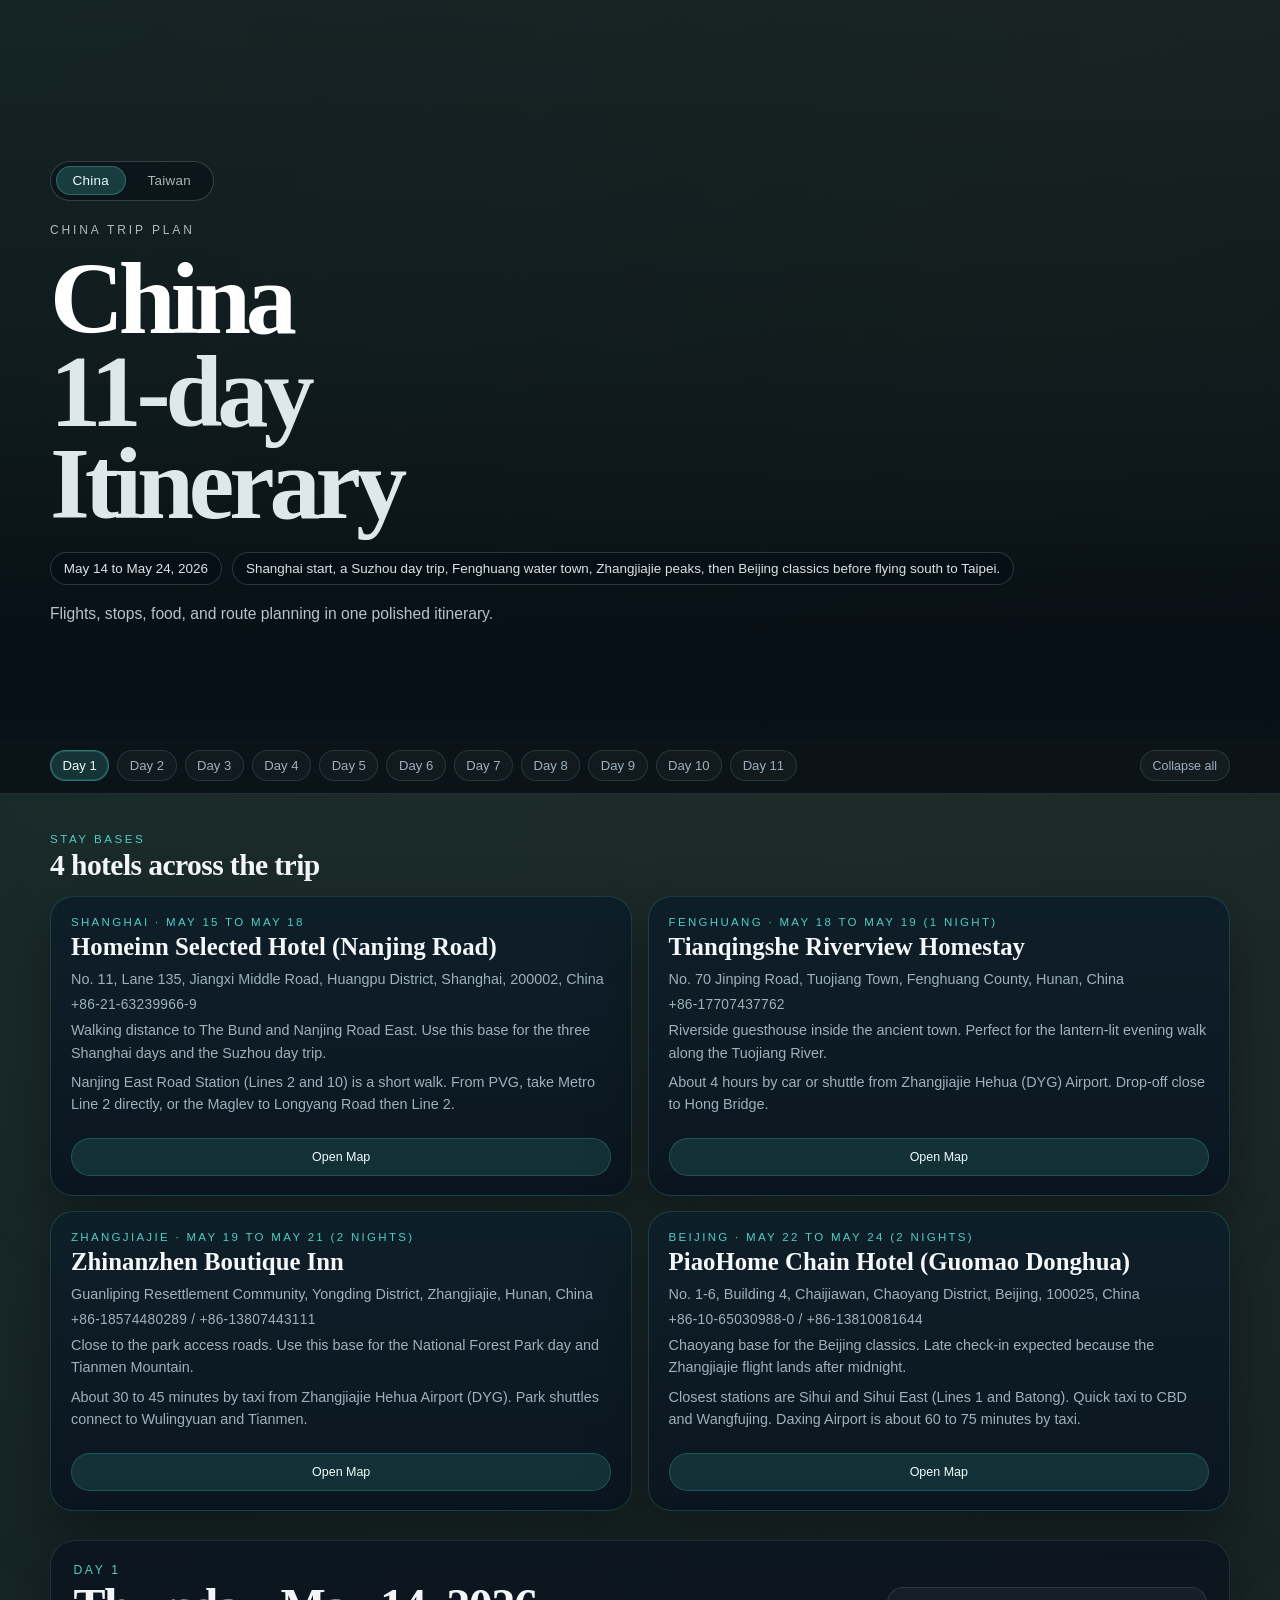
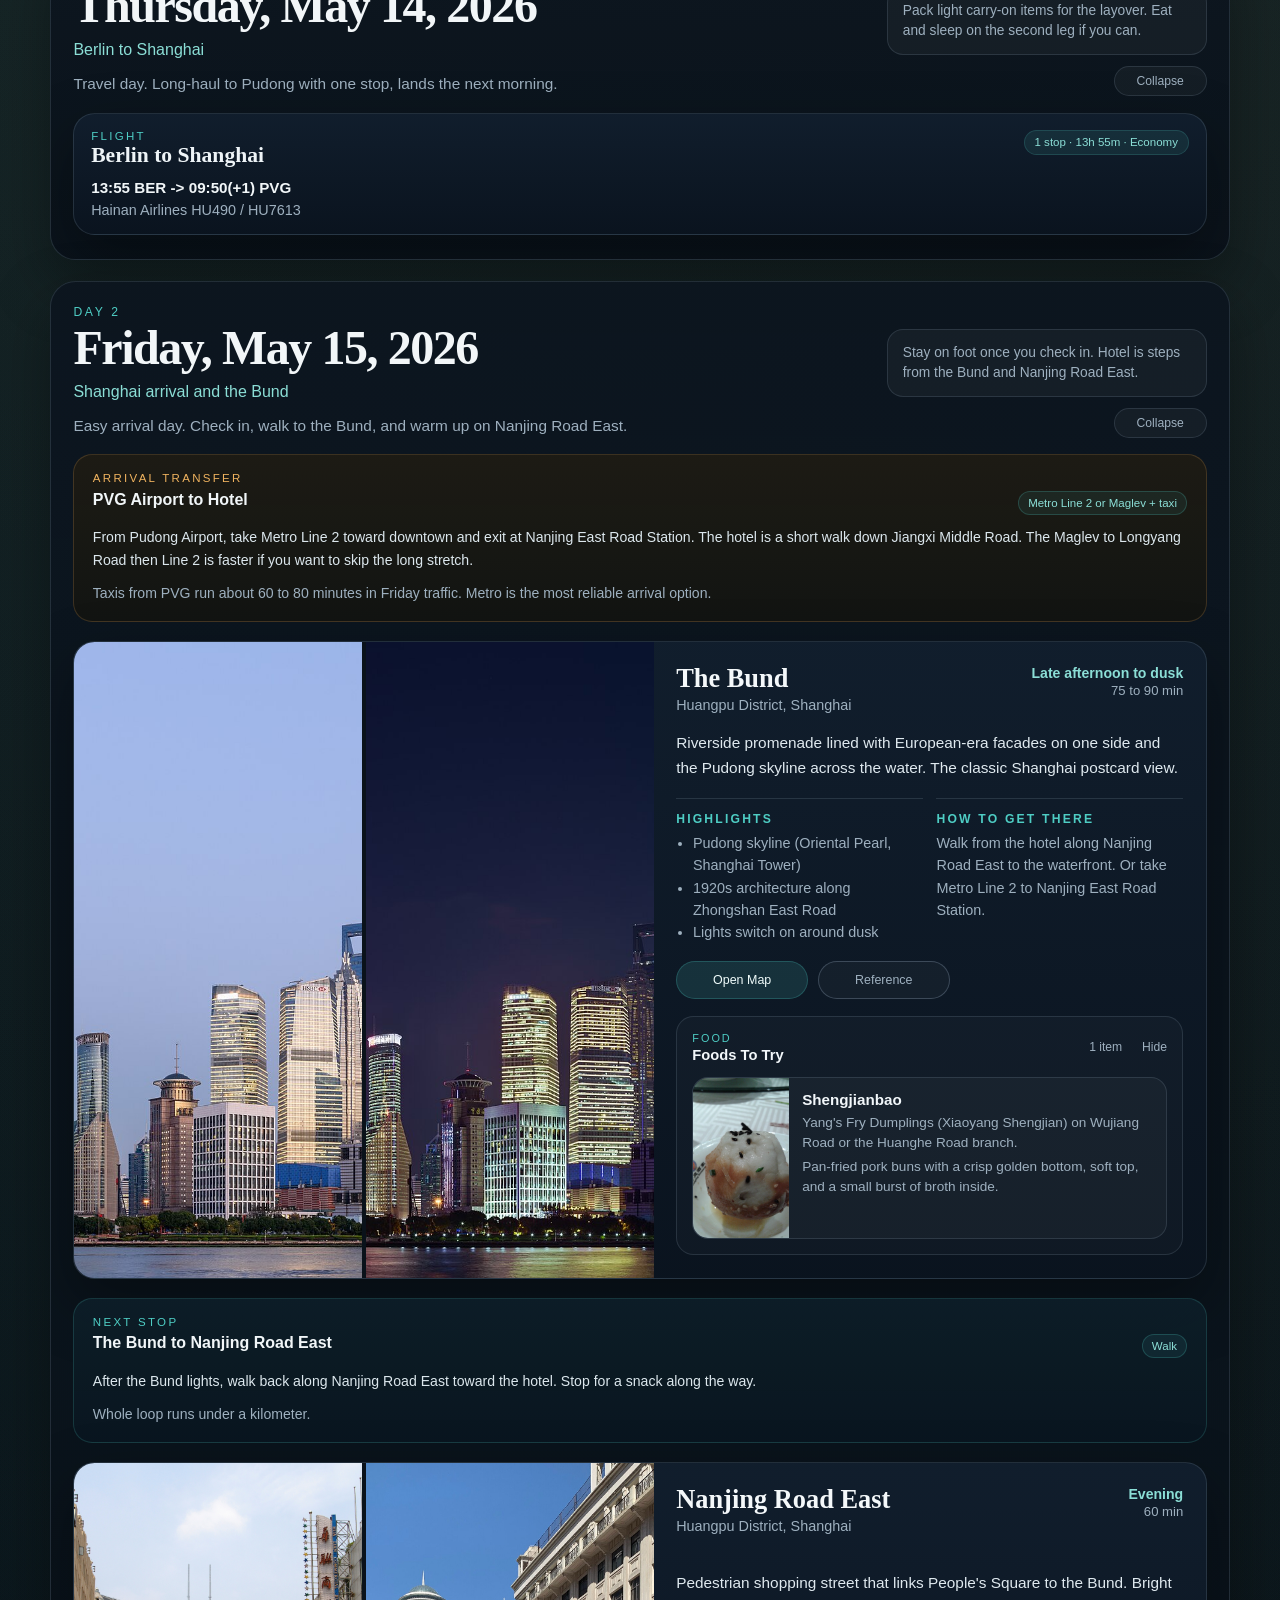
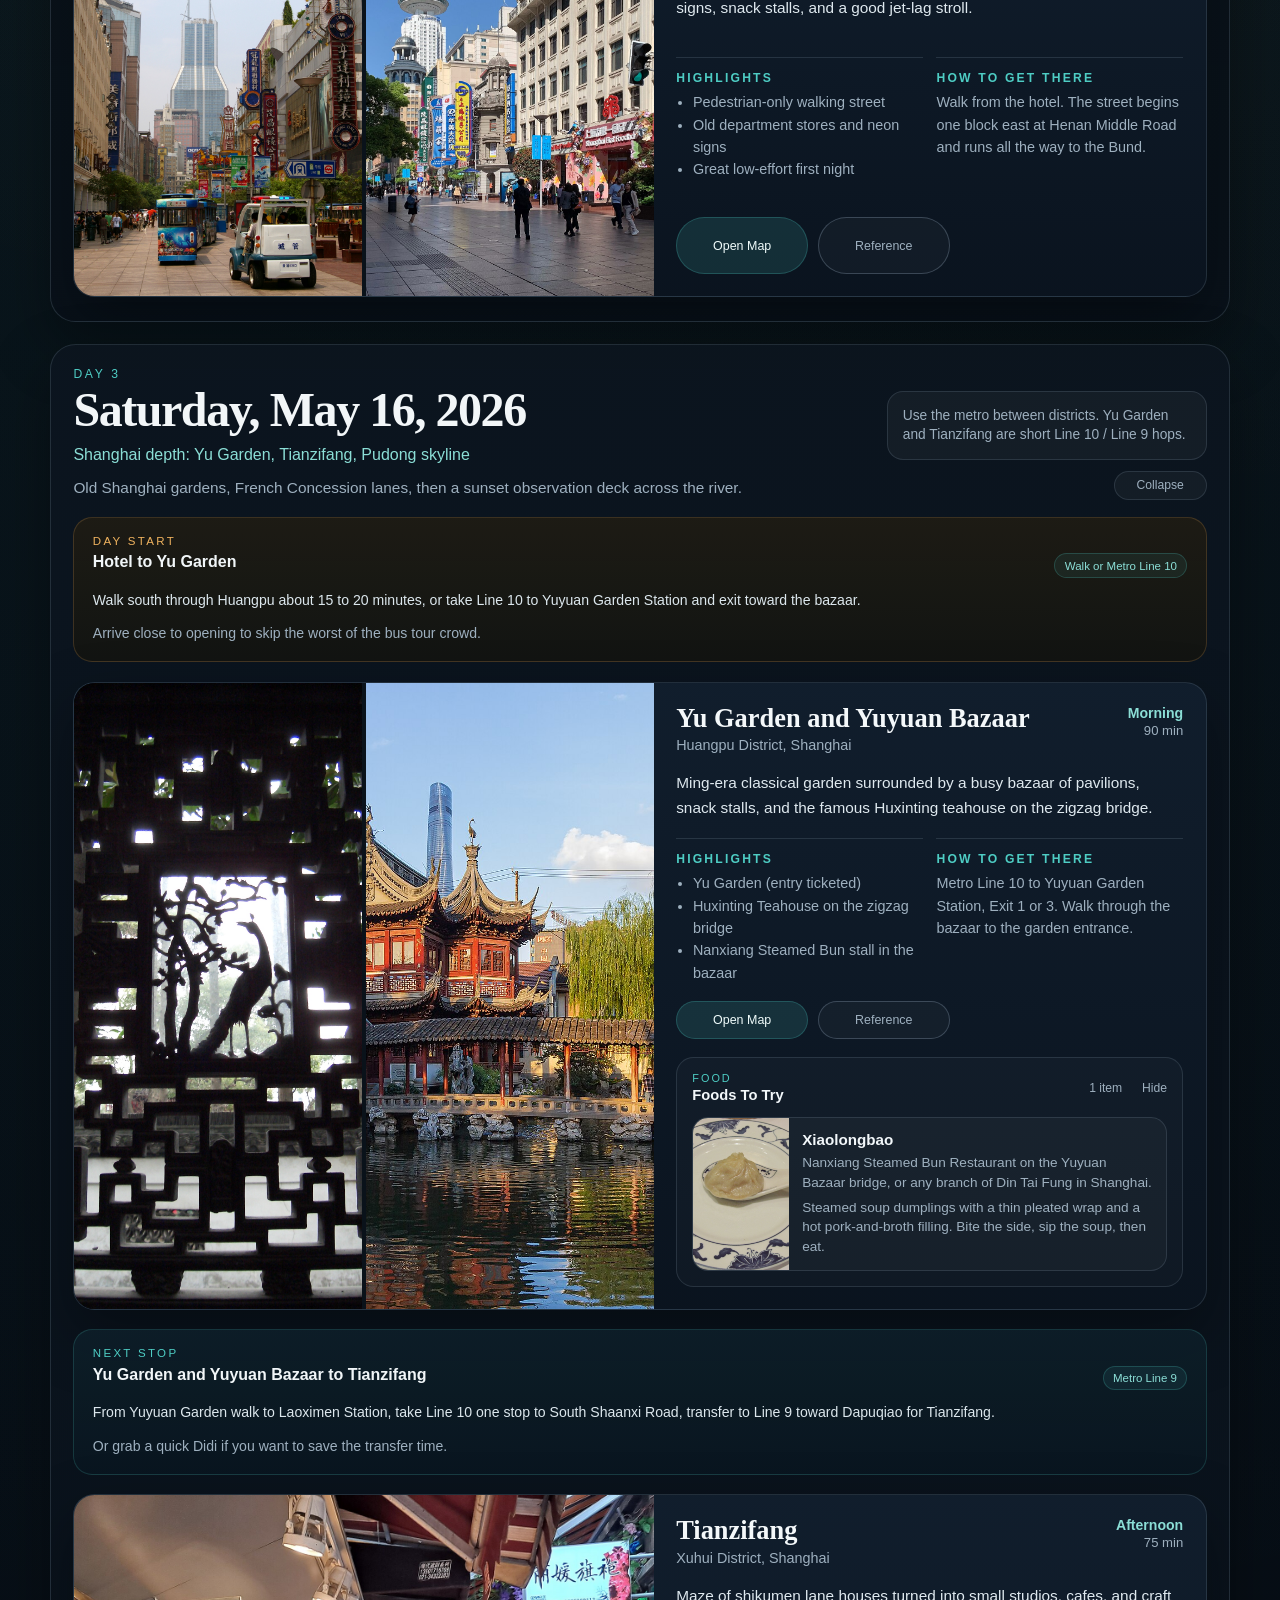
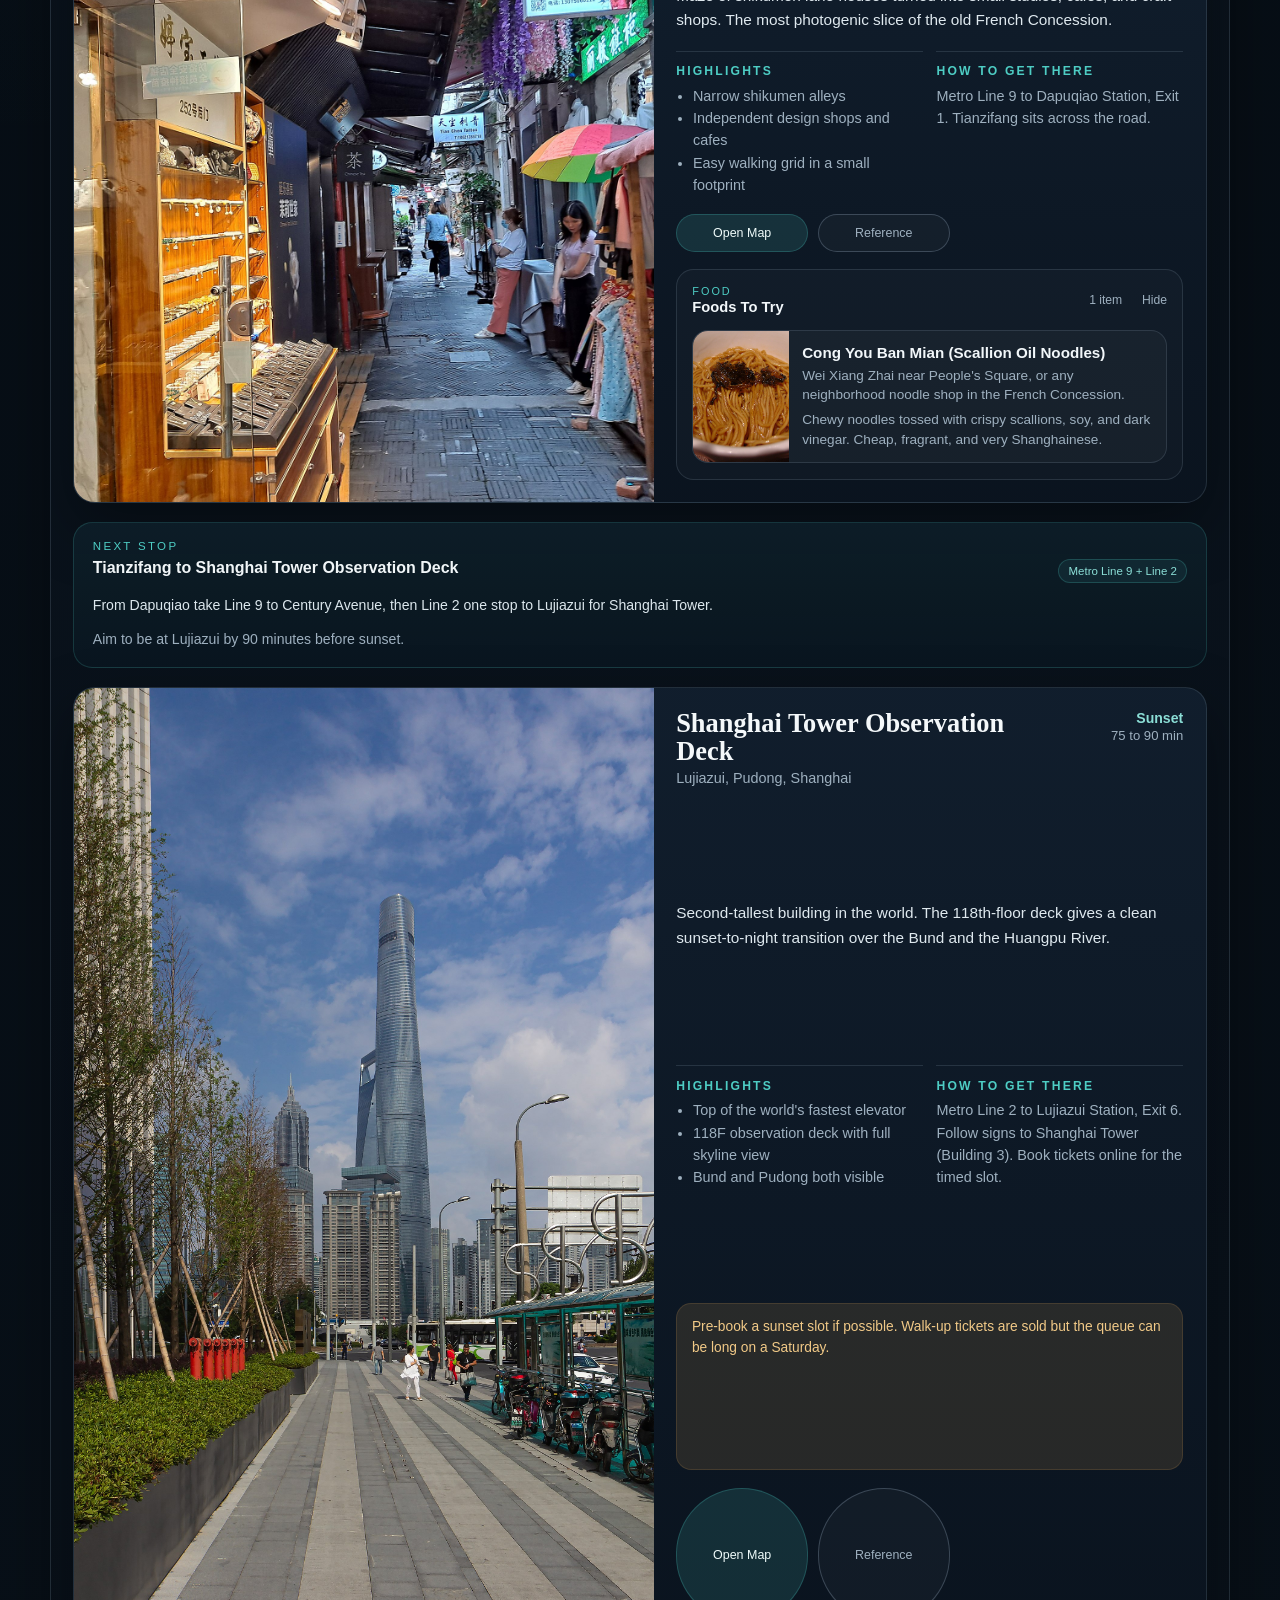
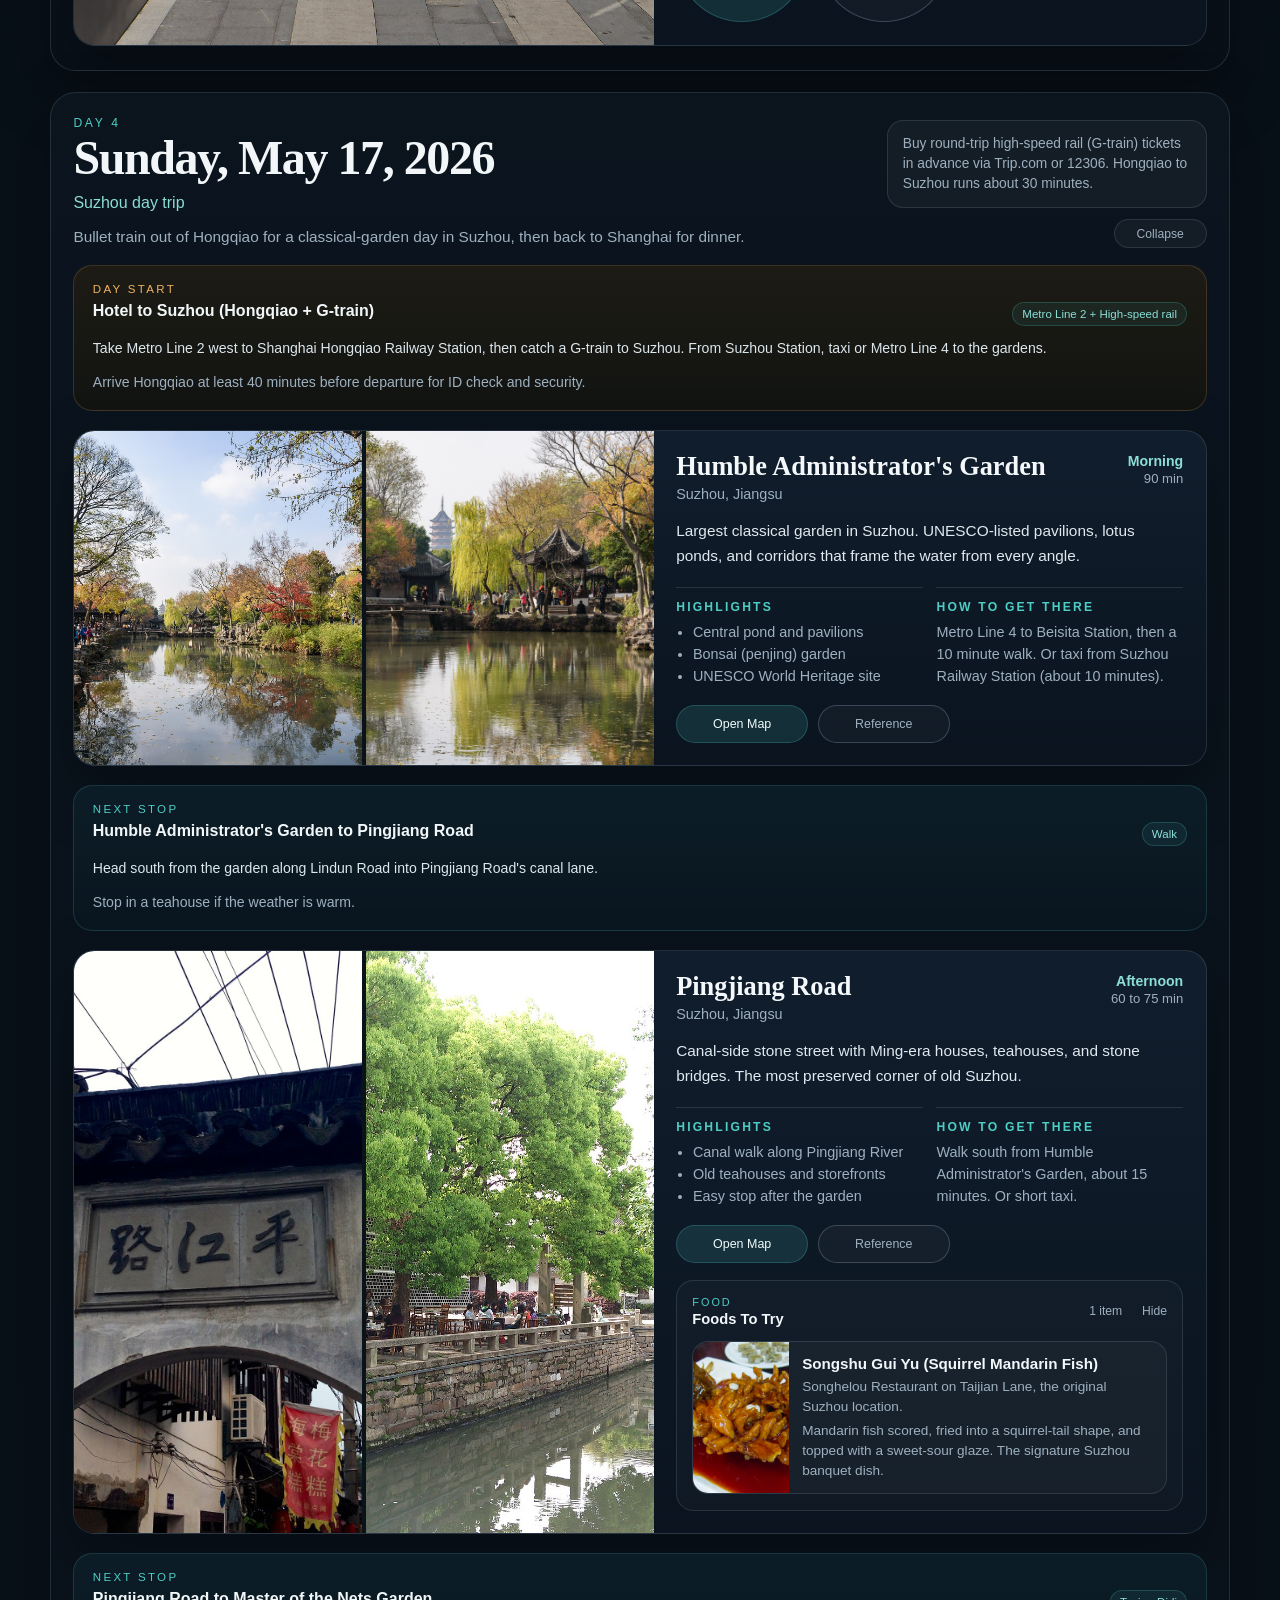
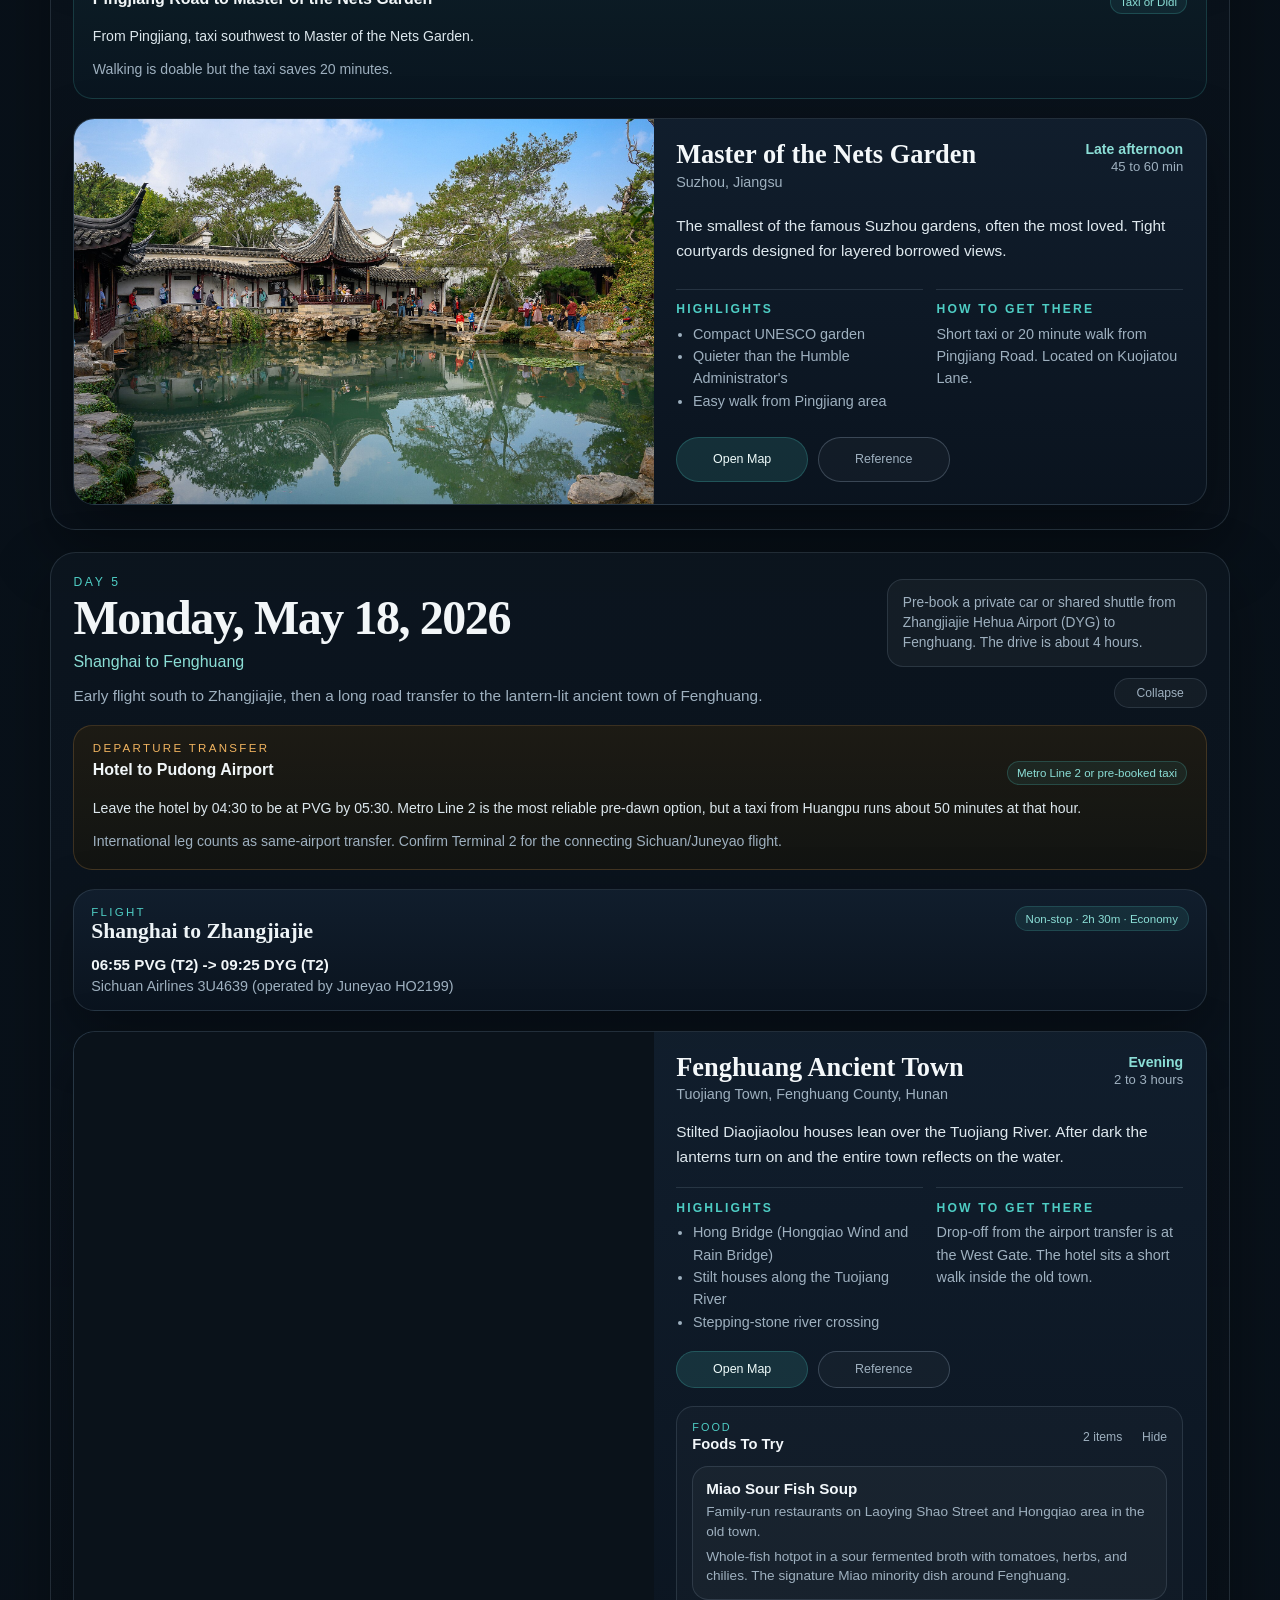
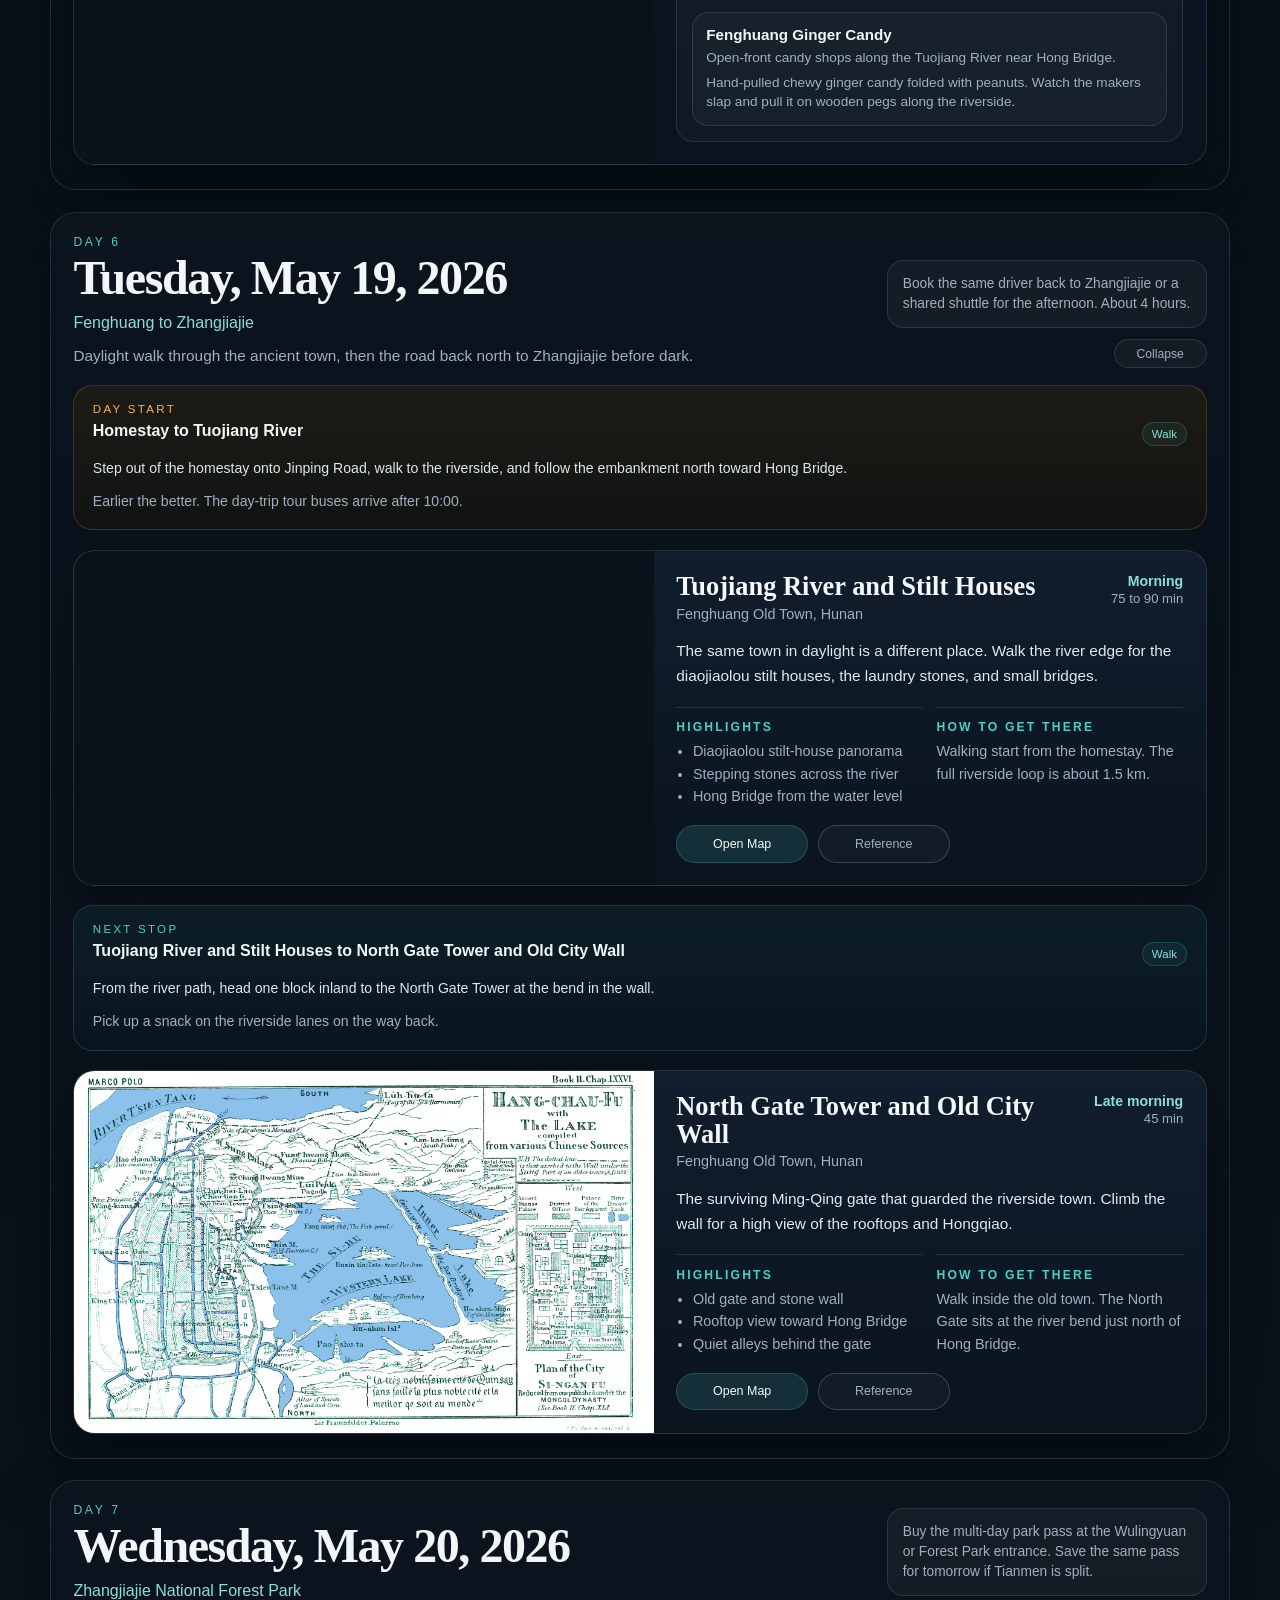
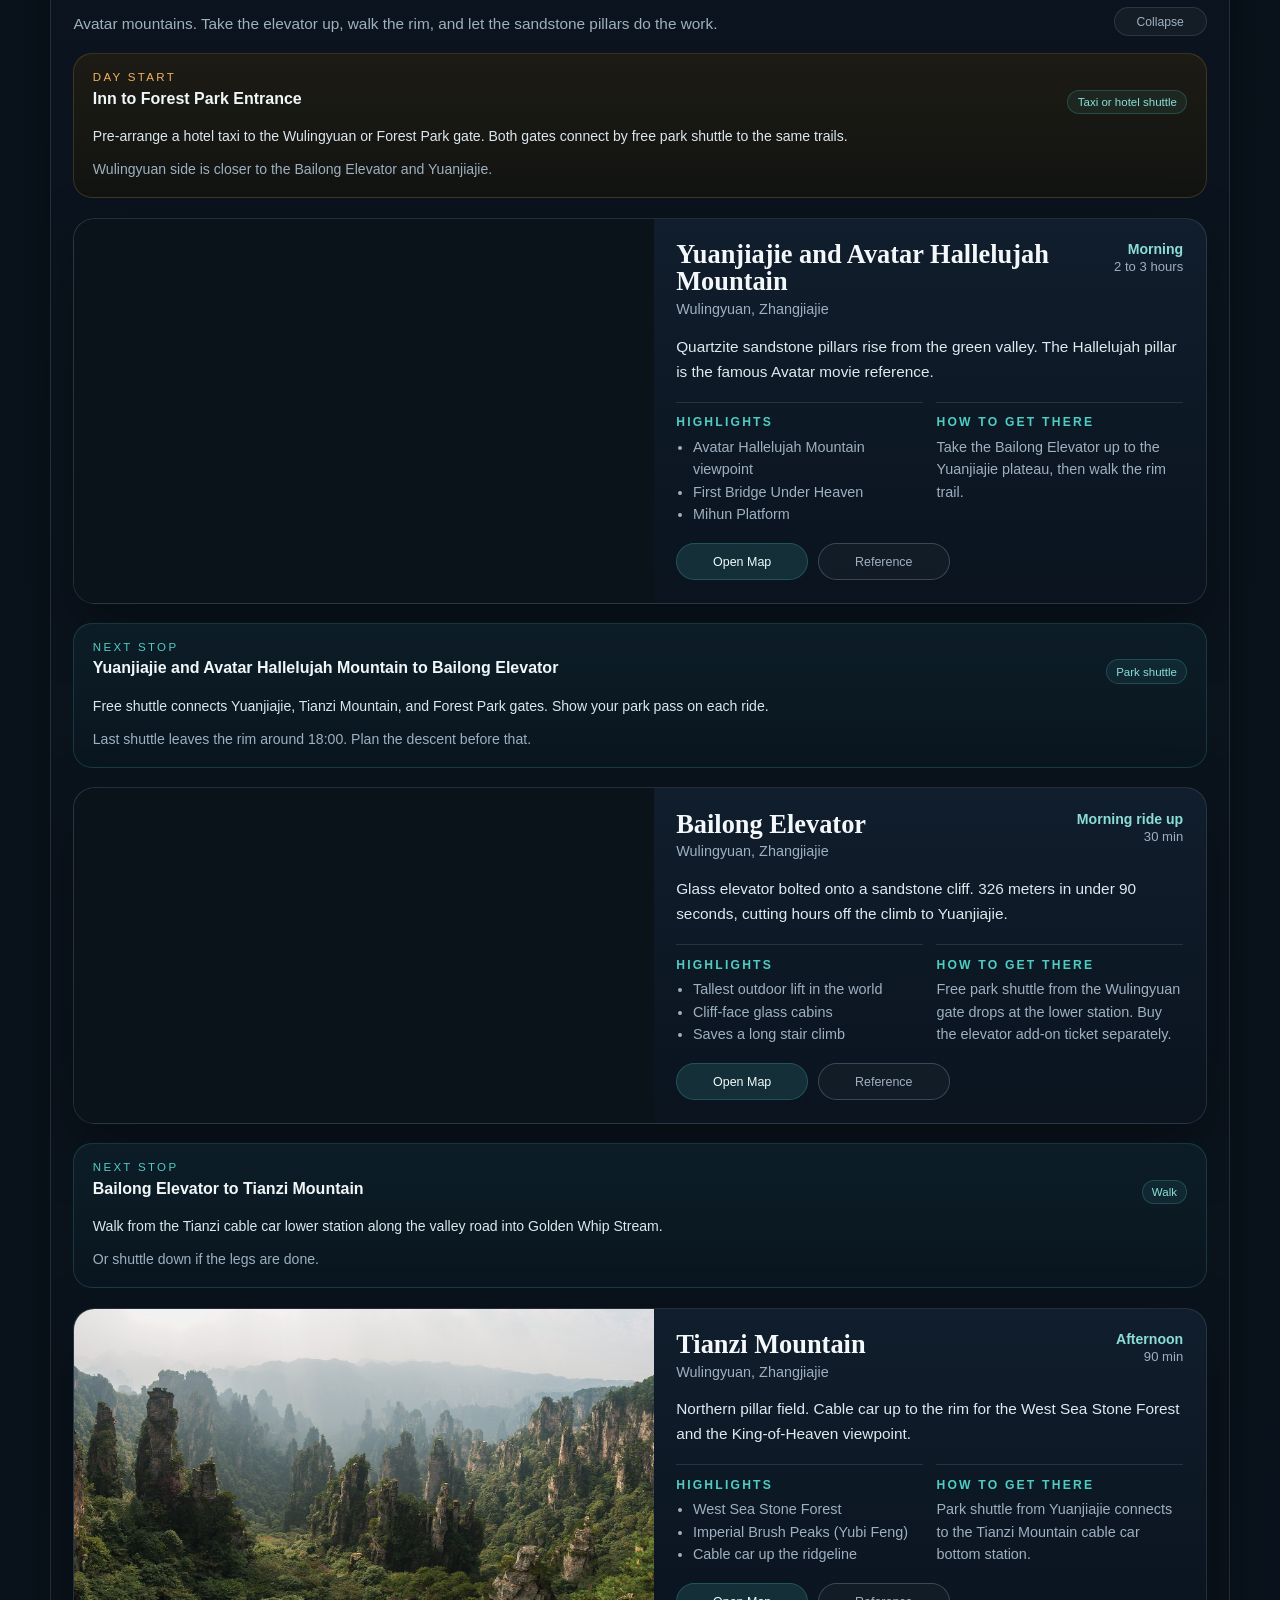
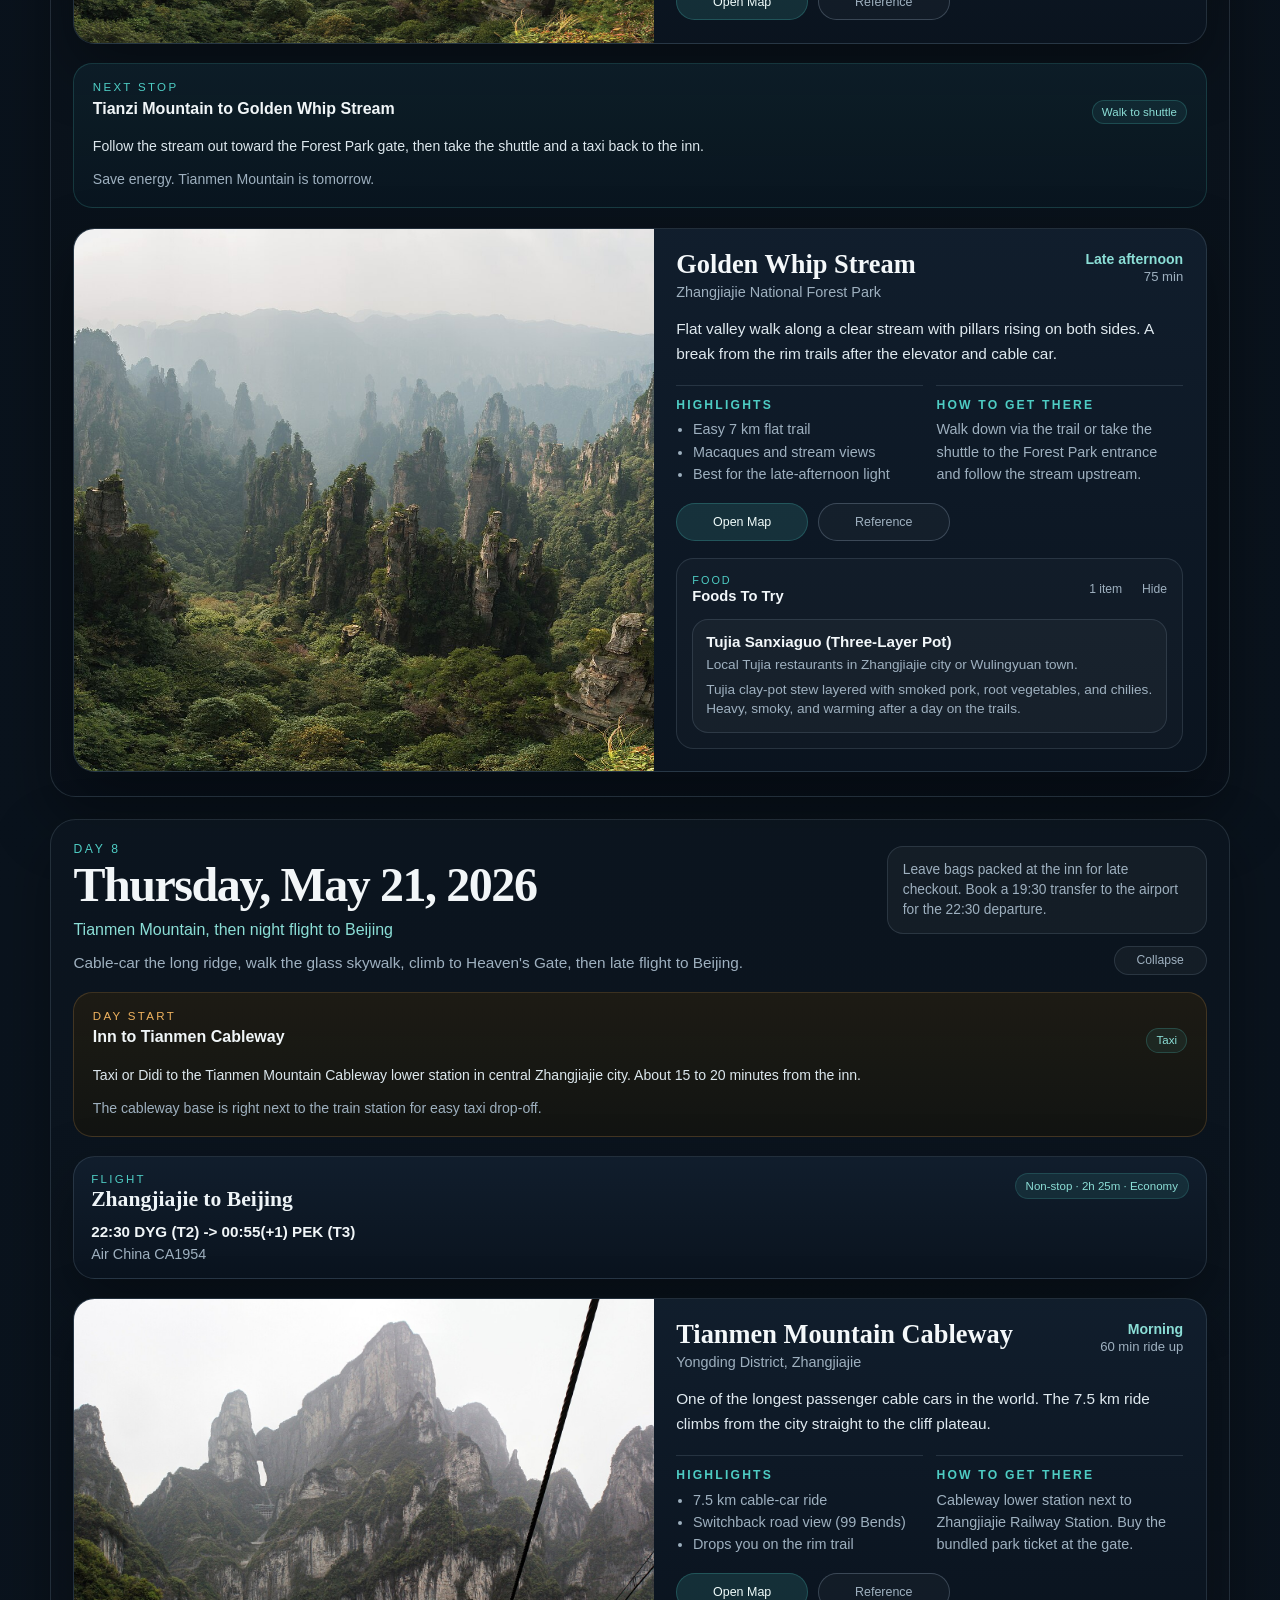
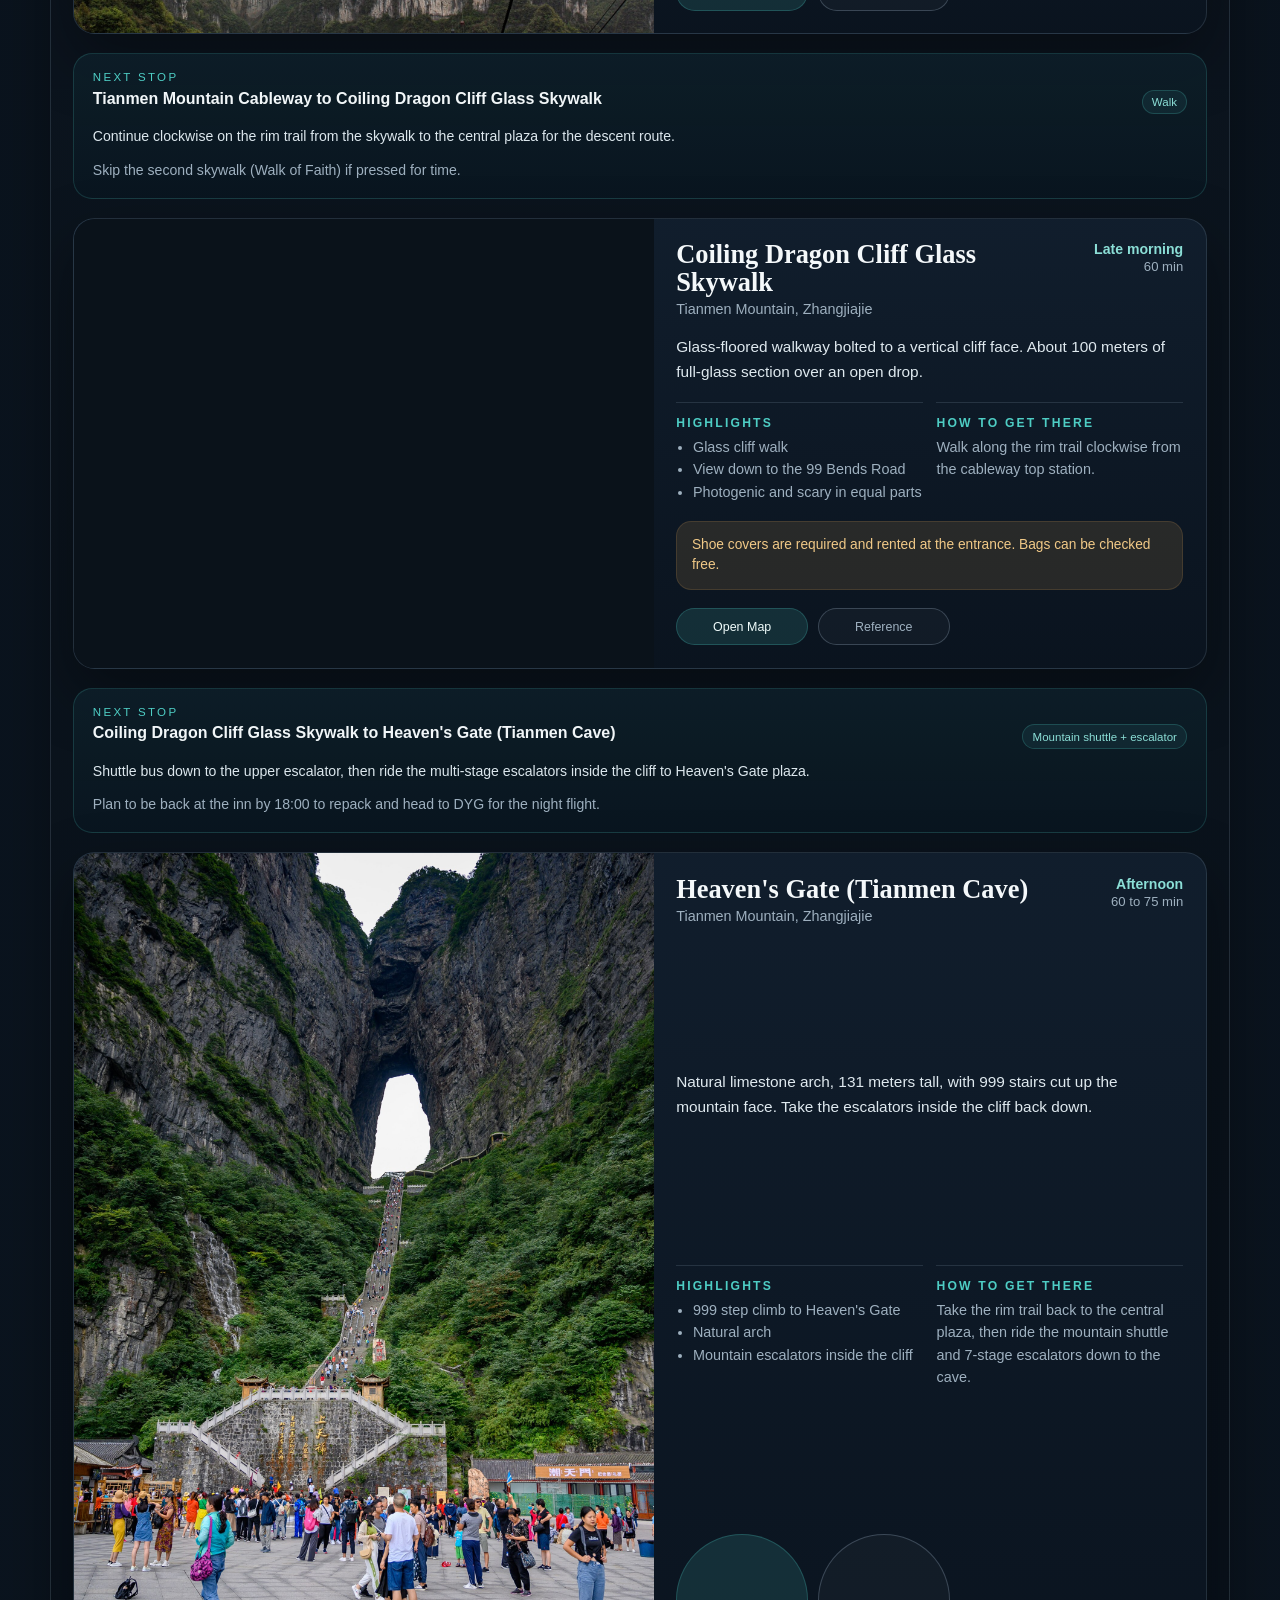
==== site/china.html @ 6bcd65a3 "Add China itinerary page and trip switcher - New site/china.html and site/data/china.json with an 11" ====
<!doctype html>
<html lang="en">
  <head>
    <meta charset="UTF-8" />
    <meta name="viewport" content="width=device-width, initial-scale=1.0" />
    <meta name="description" content="China 11-day itinerary: Shanghai, Suzhou, Fenghuang, Zhangjiajie, and Beijing with flights, food, and tagged Google Maps." />
    <meta name="theme-color" content="#081018" />
    <title>China 11-day Itinerary</title>
    <link rel="icon" type="image/svg+xml" href="./favicon.svg" />
    <link rel="stylesheet" href="./styles.css" />
  </head>
  <body>
    <div id="app"></div>
    <script src="./config.js"></script>
    <script>
      window.TRIP_KEY = "china";
      window.TRIP_DATA_PATH = "./data/china.json";
    </script>
    <script type="module" src="./app.js"></script>
  </body>
</html>
---- site/styles.css ----
:root {
  --bg: #081018;
  --bg-2: #0c1622;
  --paper: rgba(13, 24, 36, 0.9);
  --paper-2: rgba(18, 31, 46, 0.94);
  --paper-3: rgba(11, 20, 31, 0.78);
  --ink: #eef4f7;
  --muted: #9eb0bf;
  --line: rgba(163, 184, 204, 0.16);
  --line-strong: rgba(163, 184, 204, 0.28);
  --accent: #4ecdc4;
  --accent-2: #8bded6;
  --warm: #f0b35f;
  --shadow: 0 24px 60px rgba(0, 0, 0, 0.34);
  --max: 1180px;
  --sans: "Avenir Next", "Segoe UI", "Helvetica Neue", Helvetica, Arial, sans-serif;
  --serif: "Iowan Old Style", "Palatino Linotype", "Book Antiqua", Palatino, Georgia, serif;
}

* {
  box-sizing: border-box;
}

html {
  scroll-behavior: smooth;
}

body {
  margin: 0;
  background:
    radial-gradient(circle at top left, rgba(78, 205, 196, 0.14), transparent 24%),
    radial-gradient(circle at top right, rgba(240, 179, 95, 0.1), transparent 18%),
    linear-gradient(180deg, #04090f 0%, var(--bg) 32%, var(--bg-2) 100%);
  color: var(--ink);
  font-family: var(--sans);
}

a {
  color: inherit;
}

img {
  display: block;
  width: 100%;
}

.page {
  min-height: 100vh;
}

.hero {
  position: relative;
  min-height: 82svh;
  color: #f8fbfd;
  display: grid;
  align-items: end;
  isolation: isolate;
}

.hero::before {
  content: "";
  position: absolute;
  inset: 0;
  background:
    linear-gradient(180deg, rgba(3, 9, 15, 0.28) 0%, rgba(3, 9, 15, 0.48) 48%, rgba(3, 9, 15, 0.88) 100%),
    var(--hero-image, linear-gradient(180deg, #24403a, #0d1412));
  background-size: cover;
  background-position: center;
  z-index: -2;
}

.hero::after {
  content: "";
  position: absolute;
  inset: auto 0 0;
  height: 14rem;
  background: linear-gradient(180deg, rgba(8, 16, 24, 0) 0%, var(--bg) 100%);
  z-index: -1;
}

.hero-inner,
.content,
.footer {
  width: min(calc(100% - 2rem), var(--max));
  margin: 0 auto;
}

.hero-inner {
  padding: 4rem 0 6rem;
}

.eyebrow {
  text-transform: uppercase;
  letter-spacing: 0.24em;
  font-size: 0.75rem;
  color: rgba(238, 244, 247, 0.72);
}

.trip-switcher {
  display: inline-flex;
  gap: 0.3rem;
  padding: 0.3rem;
  margin-bottom: 1.4rem;
  border: 1px solid rgba(255, 255, 255, 0.18);
  background: rgba(6, 14, 22, 0.55);
  backdrop-filter: blur(10px);
  border-radius: 999px;
}

.trip-tab {
  text-decoration: none;
  padding: 0.42rem 1.05rem;
  border-radius: 999px;
  font-size: 0.84rem;
  letter-spacing: 0.02em;
  color: rgba(238, 244, 247, 0.72);
  transition: background-color 0.18s ease, color 0.18s ease;
}

.trip-tab:hover {
  color: #ffffff;
  background: rgba(255, 255, 255, 0.06);
}

.trip-tab.active {
  background: rgba(78, 205, 196, 0.22);
  color: #effbfa;
  box-shadow: 0 0 0 1px rgba(78, 205, 196, 0.32) inset;
}

.hero-title {
  margin: 1rem 0 0.9rem;
  max-width: 9ch;
  font-family: var(--serif);
  font-size: clamp(3.3rem, 8vw, 6.8rem);
  line-height: 0.9;
  letter-spacing: -0.05em;
  display: grid;
}

.hero-title-main,
.hero-title-sub {
  display: block;
}

.hero-title-main {
  font-weight: 700;
  color: #ffffff;
}

.hero-title-sub {
  font-weight: 600;
  color: rgba(236, 244, 247, 0.94);
}

.hero-meta {
  display: flex;
  flex-wrap: wrap;
  gap: 0.65rem;
  margin-top: 1.4rem;
}

.meta-pill {
  border: 1px solid rgba(255, 255, 255, 0.16);
  background: rgba(6, 14, 22, 0.42);
  padding: 0.5rem 0.8rem;
  border-radius: 999px;
  font-size: 0.84rem;
  color: rgba(245, 249, 251, 0.9);
  backdrop-filter: blur(10px);
}

.hero-copy {
  margin-top: 1rem;
  max-width: 34rem;
  font-size: 0.98rem;
  line-height: 1.6;
  color: rgba(230, 239, 244, 0.8);
}

.day-nav {
  position: sticky;
  top: 0;
  z-index: 20;
  background: rgba(7, 13, 20, 0.78);
  backdrop-filter: blur(14px);
  border-bottom: 1px solid var(--line);
}

.day-nav-inner {
  width: min(calc(100% - 1.5rem), var(--max));
  margin: 0 auto;
  display: flex;
  align-items: center;
  gap: 0.5rem;
  padding: 0.6rem 0;
}

.day-nav-scroller {
  flex: 1 1 auto;
  display: flex;
  gap: 0.5rem;
  overflow-x: auto;
  scrollbar-width: none;
  scroll-behavior: smooth;
  padding: 0.15rem 0;
}

.day-nav-scroller::-webkit-scrollbar {
  display: none;
}

.day-nav a {
  white-space: nowrap;
  text-decoration: none;
  border: 1px solid var(--line);
  background: rgba(255, 255, 255, 0.03);
  border-radius: 999px;
  padding: 0.45rem 0.72rem;
  font-size: 0.82rem;
  color: var(--muted);
  transition: background-color 0.18s ease, color 0.18s ease, border-color 0.18s ease;
}

.day-nav a:hover {
  background: rgba(78, 205, 196, 0.12);
  color: var(--ink);
  border-color: rgba(78, 205, 196, 0.3);
}

.day-nav a.active {
  background: rgba(78, 205, 196, 0.18);
  color: #effbfa;
  border-color: rgba(78, 205, 196, 0.45);
  box-shadow: 0 0 0 1px rgba(78, 205, 196, 0.18) inset;
}

.toggle-all {
  flex: 0 0 auto;
  appearance: none;
  cursor: pointer;
  border: 1px solid var(--line);
  background: rgba(255, 255, 255, 0.04);
  border-radius: 999px;
  padding: 0.45rem 0.75rem;
  font-size: 0.78rem;
  color: var(--muted);
  font-family: inherit;
  white-space: nowrap;
  transition: background-color 0.18s ease, color 0.18s ease, border-color 0.18s ease;
}

.toggle-all:hover {
  background: rgba(78, 205, 196, 0.1);
  color: var(--ink);
  border-color: rgba(78, 205, 196, 0.28);
}

.toggle-all .toggle-all-expand {
  display: none;
}

.toggle-all[data-state="expand"] .toggle-all-collapse {
  display: none;
}

.toggle-all[data-state="expand"] .toggle-all-expand {
  display: inline;
}

.back-to-top {
  position: fixed;
  right: 1.1rem;
  bottom: 1.1rem;
  z-index: 30;
  width: 2.85rem;
  height: 2.85rem;
  border-radius: 999px;
  border: 1px solid rgba(78, 205, 196, 0.35);
  background: rgba(7, 13, 20, 0.82);
  color: var(--accent-2);
  cursor: pointer;
  display: grid;
  place-items: center;
  backdrop-filter: blur(10px);
  box-shadow: 0 12px 28px rgba(0, 0, 0, 0.4);
  opacity: 0;
  pointer-events: none;
  transform: translateY(8px);
  transition: opacity 0.2s ease, transform 0.2s ease, background-color 0.2s ease;
}

.back-to-top.is-visible {
  opacity: 1;
  pointer-events: auto;
  transform: translateY(0);
}

.back-to-top:hover {
  background: rgba(78, 205, 196, 0.16);
  color: #effbfa;
}

.back-to-top svg {
  width: 1.05rem;
  height: 1.05rem;
}

.content {
  padding: 2.4rem 0 5rem;
}

.stay-card {
  margin-bottom: 1.6rem;
  border: 1px solid rgba(78, 205, 196, 0.2);
  border-radius: 1.45rem;
  background: linear-gradient(180deg, rgba(14, 31, 41, 0.96), rgba(10, 21, 31, 0.94));
  box-shadow: var(--shadow);
  padding: 1.2rem 1.25rem;
  display: grid;
  grid-template-columns: minmax(0, 1fr) auto;
  gap: 1rem;
  align-items: end;
}

.stays {
  margin-bottom: 1.8rem;
}

.stays-head {
  margin-bottom: 0.9rem;
}

.stays-kicker {
  margin: 0 0 0.25rem;
  font-size: 0.72rem;
  letter-spacing: 0.22em;
  text-transform: uppercase;
  color: var(--accent);
}

.stays-title {
  margin: 0;
  font-family: var(--serif);
  font-size: clamp(1.4rem, 3vw, 1.85rem);
  letter-spacing: -0.02em;
  color: #f4f8fa;
}

.stays-grid {
  display: grid;
  grid-template-columns: repeat(2, minmax(0, 1fr));
  gap: 0.95rem;
}

.stays-grid .stay-card {
  margin-bottom: 0;
  grid-template-columns: 1fr;
  align-items: stretch;
}

.stays-grid .stay-links {
  align-self: end;
  margin-top: 0.4rem;
}

.stay-phone {
  margin: 0.4rem 0 0;
  color: var(--muted);
  font-size: 0.86rem;
  letter-spacing: 0.02em;
}

.stay-kicker {
  margin: 0 0 0.3rem;
  font-size: 0.72rem;
  letter-spacing: 0.2em;
  text-transform: uppercase;
  color: var(--accent);
}

.stay-title {
  margin: 0;
  font-family: var(--serif);
  font-size: 1.55rem;
  color: #f4f8fa;
}

.stay-address,
.stay-note,
.stay-transit {
  margin: 0.45rem 0 0;
  color: var(--muted);
  font-size: 0.9rem;
  line-height: 1.55;
}

.stay-links {
  display: grid;
  gap: 0.6rem;
}

.day {
  margin: 0 0 1.35rem;
  border: 1px solid var(--line);
  border-radius: 1.6rem;
  background: linear-gradient(180deg, rgba(12, 21, 31, 0.92), rgba(9, 17, 26, 0.86));
  box-shadow: var(--shadow);
  overflow: hidden;
}

.day-summary {
  list-style: none;
  cursor: pointer;
}

.day-summary::-webkit-details-marker {
  display: none;
}

.day-head {
  display: grid;
  grid-template-columns: minmax(0, 1fr) minmax(220px, 320px);
  gap: 1.2rem;
  padding: 1.4rem 1.4rem 1.05rem;
}

.day-head.compact {
  align-items: center;
}

.day-summary-meta {
  display: grid;
  gap: 0.7rem;
  align-self: end;
}

.day-toggle {
  justify-self: end;
  display: inline-flex;
  align-items: center;
  gap: 0.35rem;
  border: 1px solid var(--line);
  background: rgba(255, 255, 255, 0.04);
  border-radius: 999px;
  padding: 0.42rem 0.72rem;
  color: var(--muted);
  font-size: 0.76rem;
  min-width: 5.8rem;
  justify-content: center;
}

.day-toggle .when-closed {
  display: none;
}

.day:not([open]) .day-toggle .when-open {
  display: none;
}

.day:not([open]) .day-toggle .when-closed {
  display: inline;
}

.day-label {
  margin: 0 0 0.3rem;
  font-size: 0.76rem;
  color: var(--accent);
  text-transform: uppercase;
  letter-spacing: 0.22em;
}

.day-title {
  margin: 0;
  font-family: var(--serif);
  font-size: clamp(1.85rem, 4vw, 3rem);
  line-height: 0.98;
  letter-spacing: -0.03em;
  color: #f2f6f8;
}

.day-subtitle {
  margin: 0.6rem 0 0;
  color: var(--accent-2);
  font-size: 1rem;
  line-height: 1.45;
}

.day-focus {
  margin: 0.65rem 0 0;
  color: var(--muted);
  font-size: 0.96rem;
  line-height: 1.55;
  max-width: 48rem;
}

.transport-note {
  align-self: end;
  padding: 0.82rem 0.95rem;
  border: 1px solid var(--line);
  background: rgba(255, 255, 255, 0.04);
  border-radius: 1rem;
  color: var(--muted);
  font-size: 0.86rem;
  line-height: 1.45;
}

.day-panel {
  display: grid;
  gap: 1.2rem;
  padding: 0 1.4rem 1.5rem;
}

.flight-list {
  display: grid;
  gap: 0.85rem;
}

.plan-list {
  display: grid;
  gap: 1rem;
}

.plan-card {
  border: 1px solid rgba(78, 205, 196, 0.18);
  border-radius: 1.35rem;
  background: linear-gradient(180deg, rgba(15, 29, 42, 0.94), rgba(10, 20, 31, 0.9));
  box-shadow: var(--shadow);
  padding: 1.05rem;
}

.plan-head {
  display: grid;
  grid-template-columns: minmax(0, 1fr) minmax(220px, 320px);
  gap: 1rem;
  padding-bottom: 1rem;
  border-bottom: 1px solid var(--line);
}

.plan-kicker {
  margin: 0 0 0.32rem;
  font-size: 0.72rem;
  letter-spacing: 0.2em;
  text-transform: uppercase;
  color: var(--warm);
}

.plan-title {
  margin: 0;
  font-family: var(--serif);
  font-size: 1.5rem;
  line-height: 1;
  color: #f4f8fa;
}

.plan-focus {
  margin: 0.55rem 0 0;
  color: var(--muted);
  font-size: 0.92rem;
  line-height: 1.55;
}

.plan-transport-note {
  align-self: end;
  padding: 0.82rem 0.95rem;
  border: 1px solid var(--line);
  background: rgba(255, 255, 255, 0.04);
  border-radius: 1rem;
  color: var(--muted);
  font-size: 0.86rem;
  line-height: 1.45;
}

.plan-body {
  display: grid;
  gap: 1rem;
  margin-top: 1rem;
}

.map-card,
.flight-card,
.place {
  border: 1px solid var(--line);
  border-radius: 1.35rem;
  background: linear-gradient(180deg, rgba(18, 31, 46, 0.92), rgba(11, 20, 31, 0.92));
  box-shadow: var(--shadow);
}

.map-card {
  padding: 0.95rem;
}

.map-head {
  display: flex;
  justify-content: space-between;
  gap: 1rem;
  align-items: end;
  margin-bottom: 0.75rem;
}

.map-title {
  margin: 0;
  font-family: var(--serif);
  font-size: 1.2rem;
}

.map-note {
  margin: 0;
  color: var(--muted);
  font-size: 0.84rem;
  line-height: 1.45;
}

.map-frame-wrap {
  overflow: hidden;
  border-radius: 1rem;
  border: 1px solid var(--line);
  background: #111922;
}

.map-frame {
  width: 100%;
  height: 340px;
  border: 0;
}

.flight-card {
  padding: 1rem 1.05rem;
}

.flight-top {
  display: flex;
  justify-content: space-between;
  gap: 0.9rem;
  align-items: start;
}

.flight-label {
  margin: 0 0 0.2rem;
  font-size: 0.72rem;
  letter-spacing: 0.2em;
  text-transform: uppercase;
  color: var(--accent);
}

.flight-route {
  margin: 0;
  font-family: var(--serif);
  font-size: 1.35rem;
  line-height: 1;
}

.flight-badge {
  padding: 0.35rem 0.62rem;
  border-radius: 999px;
  background: rgba(78, 205, 196, 0.1);
  border: 1px solid rgba(78, 205, 196, 0.18);
  font-size: 0.72rem;
  color: var(--accent-2);
  white-space: nowrap;
}

.flight-main {
  margin-top: 0.8rem;
  display: grid;
  gap: 0.35rem;
}

.flight-times {
  font-size: 0.95rem;
  font-weight: 600;
  color: #f1f6f8;
}

.flight-carrier {
  color: var(--muted);
  font-size: 0.9rem;
}

.place-list {
  display: grid;
  gap: 1.2rem;
}

.transfer-card {
  border: 1px solid rgba(78, 205, 196, 0.18);
  border-radius: 1.2rem;
  background: linear-gradient(180deg, rgba(13, 30, 40, 0.95), rgba(10, 22, 32, 0.92));
  padding: 1.05rem 1.15rem;
}

.start-card {
  border-color: rgba(240, 179, 95, 0.18);
  background: linear-gradient(180deg, rgba(30, 28, 20, 0.96), rgba(19, 20, 18, 0.94));
}

.start-card .transfer-kicker {
  color: var(--warm);
}

.transfer-kicker {
  margin: 0 0 0.42rem;
  font-size: 0.72rem;
  letter-spacing: 0.2em;
  text-transform: uppercase;
  color: var(--accent);
}

.transfer-top {
  display: flex;
  justify-content: space-between;
  gap: 0.8rem;
  align-items: start;
}

.transfer-top h3 {
  margin: 0;
  font-size: 1rem;
  color: #f1f6f8;
}

.transfer-badge {
  flex: 0 0 auto;
  padding: 0.32rem 0.58rem;
  border-radius: 999px;
  border: 1px solid rgba(78, 205, 196, 0.22);
  background: rgba(78, 205, 196, 0.08);
  color: var(--accent-2);
  font-size: 0.72rem;
  white-space: nowrap;
}

.transfer-instructions,
.transfer-note {
  margin: 0.7rem 0 0;
  font-size: 0.88rem;
  line-height: 1.58;
}

.transfer-instructions {
  color: #dce7ed;
}

.transfer-note {
  color: var(--muted);
}

.place {
  overflow: hidden;
}

.place-grid {
  display: grid;
  grid-template-columns: minmax(0, 1.05fr) minmax(0, 1fr);
}

.gallery,
.celebration-grid {
  background: #0a121a;
  display: grid;
  grid-template-columns: repeat(2, minmax(0, 1fr));
  gap: 0.2rem;
}

.gallery {
  min-height: 20rem;
}

.gallery.single {
  grid-template-columns: 1fr;
}

.gallery img,
.celebration-grid img {
  height: 100%;
  object-fit: cover;
}

.celebration-grid {
  border: 1px solid var(--line);
  border-radius: 1.35rem;
  overflow: hidden;
  box-shadow: var(--shadow);
  background: rgba(12, 21, 31, 0.94);
}

.celebration-grid img {
  min-height: 18rem;
}

.celebration-grid.single {
  grid-template-columns: 1fr;
  place-items: center;
  padding: 1rem;
}

.celebration-grid.single img {
  width: min(100%, 760px);
  border-radius: 1rem;
  min-height: 0;
  max-height: 70vh;
  object-fit: contain;
  background: #0b1219;
}

.place-body {
  padding: 1.4rem;
  display: grid;
  gap: 1.1rem;
}

.place-top {
  display: flex;
  justify-content: space-between;
  gap: 1rem;
}

.place-title-wrap h3 {
  margin: 0;
  font-family: var(--serif);
  font-size: 1.65rem;
  line-height: 1.04;
  color: #f4f8fa;
}

.place-area {
  margin-top: 0.32rem;
  color: var(--muted);
  font-size: 0.9rem;
}

.timing {
  text-align: right;
  min-width: 6.5rem;
}

.timing strong {
  display: block;
  font-size: 0.88rem;
  color: var(--accent-2);
}

.timing span {
  color: var(--muted);
  font-size: 0.82rem;
}

.place-summary {
  margin: 0;
  color: #dfe9ef;
  font-size: 0.96rem;
  line-height: 1.62;
}

.detail-grid {
  display: grid;
  grid-template-columns: repeat(2, minmax(0, 1fr));
  gap: 0.85rem;
}

.detail-block {
  border-top: 1px solid var(--line);
  padding-top: 0.78rem;
}

.detail-block h4 {
  margin: 0 0 0.4rem;
  font-size: 0.76rem;
  color: var(--accent);
  letter-spacing: 0.18em;
  text-transform: uppercase;
}

.detail-block p,
.detail-block ul {
  margin: 0;
  color: var(--muted);
  font-size: 0.9rem;
  line-height: 1.55;
}

.detail-block ul {
  padding-left: 1.05rem;
}

.links {
  display: grid;
  grid-template-columns: repeat(2, minmax(0, 8.25rem));
  gap: 0.6rem;
}

.button-link {
  display: inline-flex;
  align-items: center;
  justify-content: center;
  text-decoration: none;
  border: 1px solid var(--line-strong);
  background: rgba(255, 255, 255, 0.03);
  border-radius: 999px;
  padding: 0.42rem 0.7rem;
  min-height: 2.35rem;
  font-size: 0.78rem;
  color: var(--muted);
}

.button-link.primary {
  background: rgba(78, 205, 196, 0.14);
  color: #effbfa;
  border-color: rgba(78, 205, 196, 0.24);
}

.access-note {
  padding: 0.82rem 0.92rem;
  border-radius: 0.95rem;
  background: rgba(240, 179, 95, 0.12);
  color: #f1c987;
  font-size: 0.86rem;
  line-height: 1.5;
  border: 1px solid rgba(240, 179, 95, 0.14);
}

.foods {
  display: grid;
  gap: 0.75rem;
}

.food-section {
  border: 1px solid var(--line);
  border-radius: 1.1rem;
  background: rgba(255, 255, 255, 0.025);
  overflow: hidden;
}

.food-section-summary {
  list-style: none;
  cursor: pointer;
  display: flex;
  justify-content: space-between;
  gap: 1rem;
  align-items: center;
  padding: 0.9rem 0.95rem;
}

.food-section-summary::-webkit-details-marker {
  display: none;
}

.food-section-kicker {
  margin: 0 0 0.18rem;
  font-size: 0.68rem;
  letter-spacing: 0.18em;
  text-transform: uppercase;
  color: var(--accent);
}

.food-section-title {
  margin: 0;
  font-size: 0.92rem;
  color: #f2f7fa;
}

.food-section-meta {
  display: inline-flex;
  align-items: center;
  gap: 0.6rem;
  font-size: 0.76rem;
  color: var(--muted);
  white-space: nowrap;
}

.food-section-state {
  min-width: 2.2rem;
  text-align: right;
}

.food-closed-label {
  display: none;
}

.food-section:not([open]) .food-open-label {
  display: none;
}

.food-section:not([open]) .food-closed-label {
  display: inline;
}

.food-section-panel {
  padding: 0 0.95rem 0.95rem;
}

.food-card {
  display: grid;
  grid-template-columns: 96px minmax(0, 1fr);
  gap: 0.8rem;
  align-items: start;
  border: 1px solid var(--line);
  border-radius: 1rem;
  background: rgba(255, 255, 255, 0.03);
  overflow: hidden;
}

.food-card.no-image {
  grid-template-columns: 1fr;
}

.food-card img {
  height: 100%;
  object-fit: cover;
}

.food-body {
  padding: 0.8rem 0.8rem 0.8rem 0;
}

.food-card.no-image .food-body {
  padding: 0.8rem;
}

.food-title {
  margin: 0;
  font-size: 0.95rem;
  color: #f2f7fa;
}

.food-meta,
.food-description {
  margin: 0.32rem 0 0;
  color: var(--muted);
  font-size: 0.85rem;
  line-height: 1.45;
}

.footer {
  padding: 0 0 2rem;
  color: var(--muted);
  font-size: 0.84rem;
}

.fade-up {
  opacity: 0;
  transform: translateY(24px);
  transition: opacity 0.6s ease, transform 0.6s ease;
}

.fade-up.is-visible {
  opacity: 1;
  transform: translateY(0);
}

@media (max-width: 980px) {
  .stay-card,
  .day-head,
  .place-grid,
  .plan-head,
  .stays-grid {
    grid-template-columns: 1fr;
  }

  .day-summary-meta {
    justify-items: start;
  }

  .day-toggle {
    justify-self: start;
  }

  .gallery {
    min-height: 15rem;
  }

  .transfer-top {
    flex-direction: column;
  }

  .transfer-badge {
    align-self: flex-start;
  }
}

@media (max-width: 720px) {
  .hero {
    min-height: 68svh;
  }

  .hero-inner {
    padding: 3.1rem 0 4.6rem;
  }

  .content {
    padding-top: 1.65rem;
    padding-bottom: 5.5rem;
  }

  .stay-card {
    margin-bottom: 1.8rem;
    padding: 1.05rem 1rem;
  }

  .stay-title {
    font-size: 1.35rem;
  }

  .day {
    margin-bottom: 1.55rem;
    border-radius: 1.45rem;
  }

  .day-head {
    padding: 1.2rem 1rem 1rem;
    gap: 1rem;
  }

  .day-title {
    font-size: clamp(2.05rem, 7vw, 2.55rem);
    line-height: 0.95;
  }

  .day-subtitle {
    margin-top: 0.5rem;
    font-size: 1.02rem;
  }

  .day-focus {
    margin-top: 0.7rem;
  }

  .day-panel {
    gap: 1.15rem;
    padding: 0 1rem 1.15rem;
  }

  .detail-grid,
  .celebration-grid {
    grid-template-columns: 1fr;
  }

  .place-top,
  .flight-top,
  .map-head {
    flex-direction: column;
  }

  .timing {
    text-align: left;
  }

  .flight-badge {
    white-space: normal;
  }

  .place-list {
    gap: 1.15rem;
  }

  .place-body {
    gap: 1rem;
    padding: 1rem;
  }

  .detail-block {
    padding-top: 0.9rem;
  }

  .map-frame {
    height: 280px;
  }

  .food-card {
    grid-template-columns: 1fr;
  }

  .food-body {
    padding: 0 0.8rem 0.8rem;
  }

  .food-section-summary {
    padding: 0.88rem 0.9rem;
  }

  .food-section-panel {
    padding: 0 0.9rem 0.9rem;
  }

  .links {
    grid-template-columns: repeat(2, minmax(0, 1fr));
  }

  .day-toggle {
    min-width: 5.3rem;
  }

  .transport-note,
  .transfer-card,
  .flight-card,
  .map-card {
    border-radius: 1.1rem;
  }
}

@media (max-width: 520px) {
  .toggle-all {
    padding: 0.4rem 0.55rem;
    font-size: 0.72rem;
  }
}

@media print {
  body {
    background: #ffffff;
    color: #111827;
  }

  .hero,
  .day-nav,
  .back-to-top,
  .day-toggle,
  .map-card,
  .food-section-meta,
  .links,
  .stay-links,
  .footer {
    display: none !important;
  }

  .content {
    padding: 0;
    width: 100%;
  }

  .day,
  .stay-card,
  .plan-card,
  .place,
  .flight-card,
  .transfer-card,
  .food-section,
  .food-card,
  .access-note {
    background: #ffffff !important;
    color: #111827 !important;
    box-shadow: none !important;
    border: 1px solid #d1d5db !important;
    border-radius: 0.4rem !important;
  }

  .day {
    page-break-inside: avoid;
    break-inside: avoid;
    margin-bottom: 0.6rem;
  }

  details,
  details > .day-panel,
  details > .food-section-panel {
    display: block !important;
  }

  details:not([open]) > .day-panel,
  details:not([open]) > .food-section-panel {
    display: block !important;
  }

  .day-summary,
  .food-section-summary {
    cursor: default;
  }

  .day-label,
  .plan-kicker,
  .stay-kicker,
  .transfer-kicker,
  .flight-label,
  .detail-block h4,
  .food-section-kicker {
    color: #1f2937 !important;
  }

  .day-title,
  .stay-title,
  .plan-title,
  .place-title-wrap h3,
  .food-title,
  .map-title,
  .flight-route {
    color: #0f172a !important;
  }

  .day-subtitle,
  .day-focus,
  .place-summary,
  .stay-address,
  .stay-note,
  .stay-transit,
  .plan-focus,
  .transfer-instructions,
  .transfer-note,
  .place-area,
  .timing strong,
  .timing span,
  .detail-block p,
  .detail-block ul,
  .food-meta,
  .food-description,
  .flight-times,
  .flight-carrier {
    color: #1f2937 !important;
  }

  .gallery,
  .celebration-grid {
    display: none !important;
  }

  .place-grid {
    grid-template-columns: 1fr !important;
  }

  .fade-up {
    opacity: 1 !important;
    transform: none !important;
  }

  a,
  a:visited {
    color: #1f2937;
    text-decoration: none;
  }
}
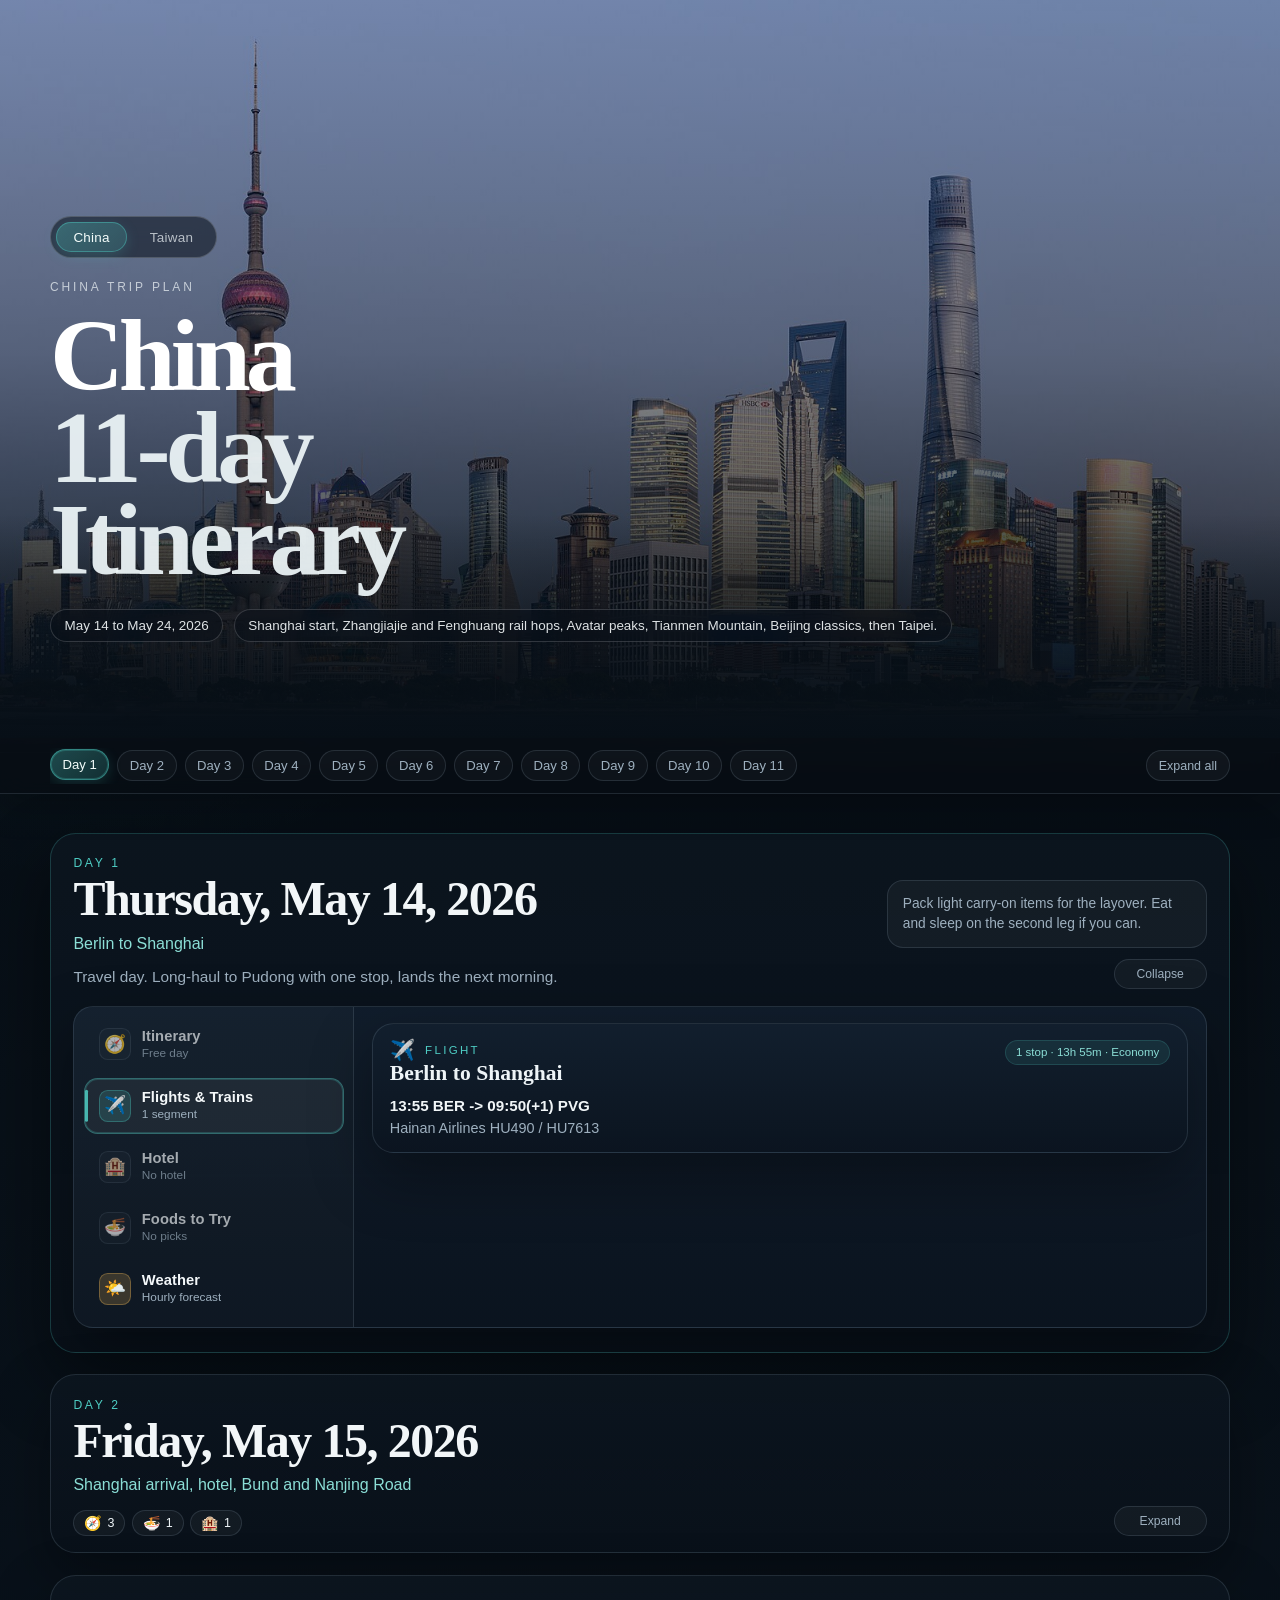
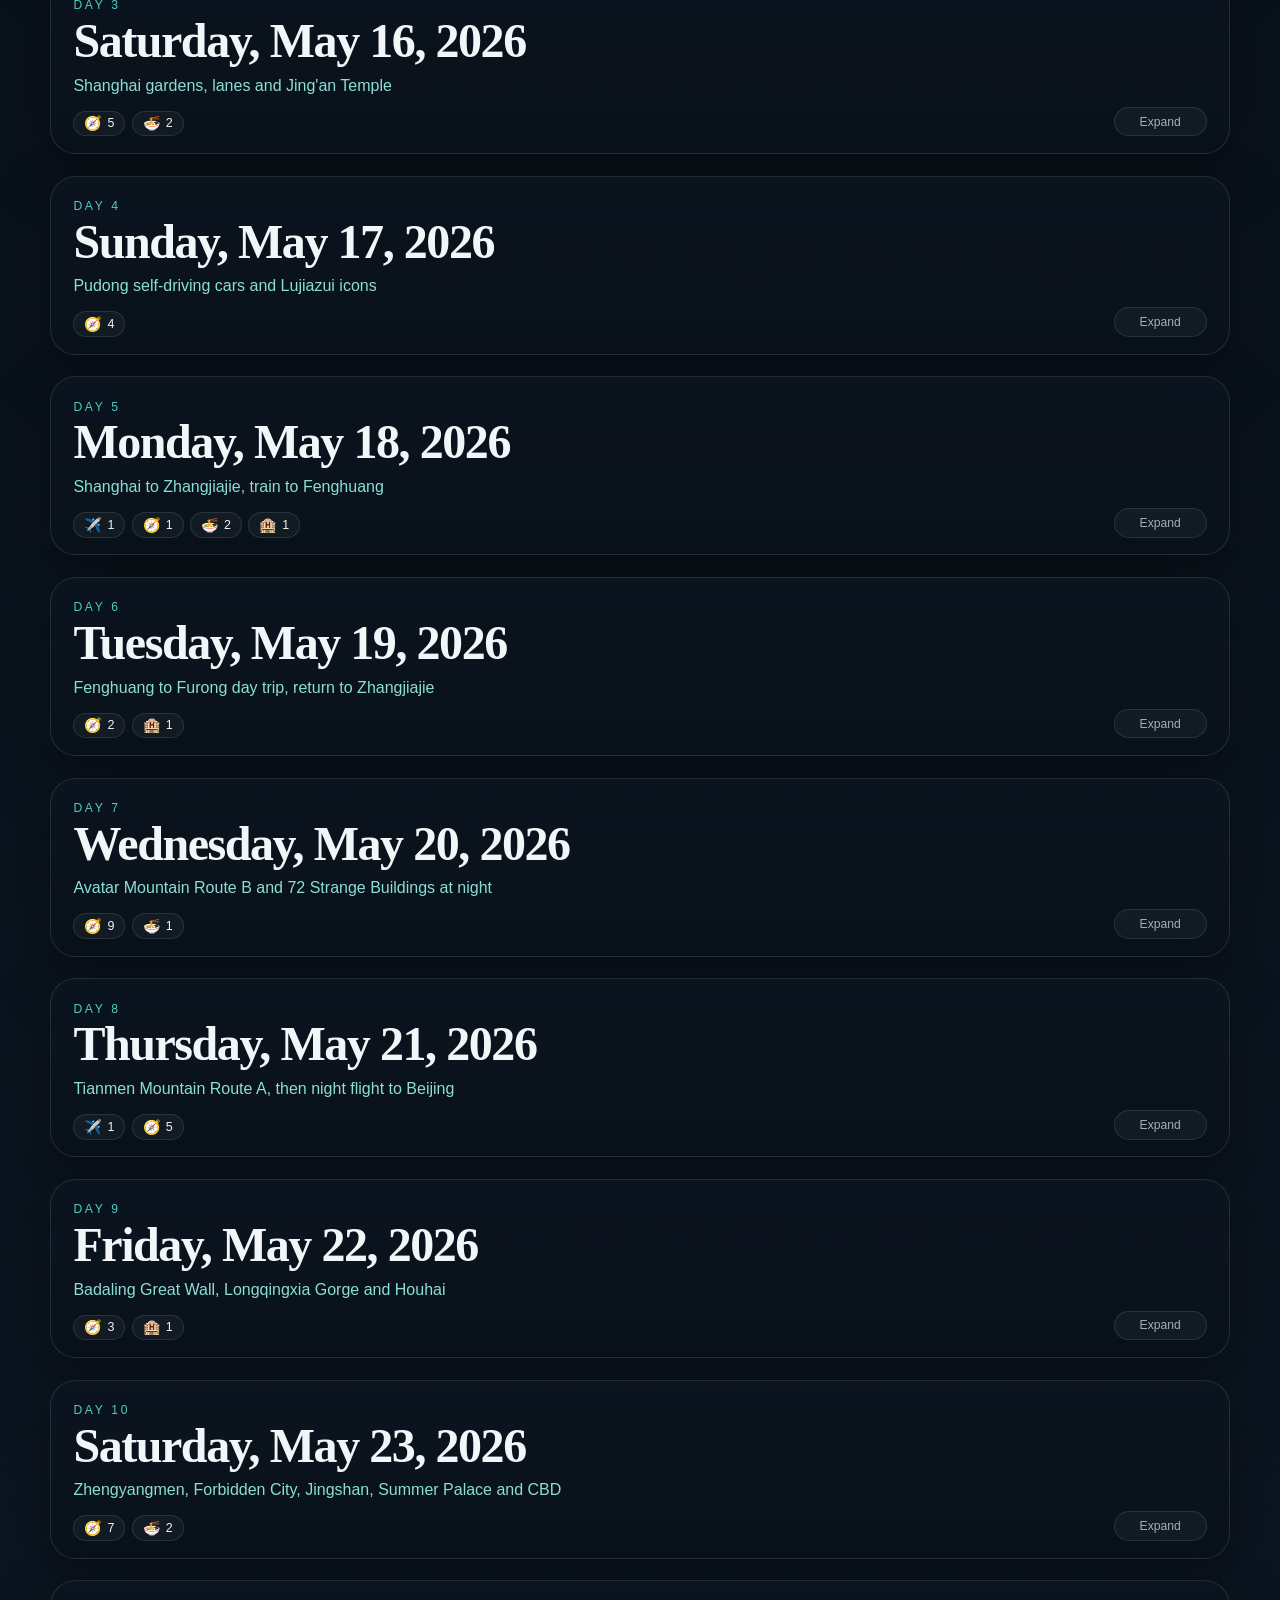
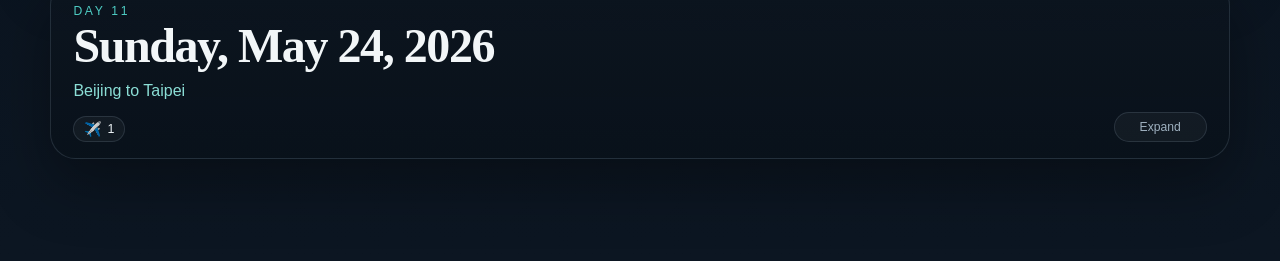
==== commit 1ce8535f: "Tab layout, polish, mobile and security hardening Switch each day to a side-rail tab layout (Itinera" ====
--- a/site/china.html
+++ b/site/china.html
@@ -12,10 +12,6 @@
   <body>
     <div id="app"></div>
     <script src="./config.js"></script>
-    <script>
-      window.TRIP_KEY = "china";
-      window.TRIP_DATA_PATH = "./data/china.json";
-    </script>
     <script type="module" src="./app.js"></script>
   </body>
 </html>
--- a/site/styles.css
+++ b/site/styles.css
@@ -23,16 +23,96 @@
 
 html {
   scroll-behavior: smooth;
+  scroll-padding-top: 5.2rem;
+  scrollbar-color: rgba(78, 205, 196, 0.4) rgba(15, 25, 35, 0.6);
+  scrollbar-width: thin;
+  -webkit-text-size-adjust: 100%;
+  text-size-adjust: 100%;
+}
+
+a,
+button,
+summary,
+input,
+[role="tab"] {
+  -webkit-tap-highlight-color: rgba(78, 205, 196, 0.18);
+}
+
+img,
+iframe,
+svg,
+video {
+  max-width: 100%;
+}
+
+p,
+h1,
+h2,
+h3,
+h4,
+li,
+dd,
+dt,
+.day-tab-desc,
+.weather-status,
+.stay-address,
+.stay-note,
+.stay-transit,
+.transfer-instructions,
+.place-summary,
+.flight-route {
+  overflow-wrap: anywhere;
+  word-break: normal;
+}
+
+::selection {
+  background: rgba(78, 205, 196, 0.3);
+  color: #ffffff;
+}
+
+::-webkit-scrollbar {
+  width: 10px;
+  height: 10px;
+}
+
+::-webkit-scrollbar-track {
+  background: rgba(15, 25, 35, 0.4);
+}
+
+::-webkit-scrollbar-thumb {
+  background: rgba(78, 205, 196, 0.32);
+  border-radius: 999px;
+  border: 2px solid rgba(8, 16, 24, 0.6);
+}
+
+::-webkit-scrollbar-thumb:hover {
+  background: rgba(78, 205, 196, 0.55);
+}
+
+:focus-visible {
+  outline: 2px solid rgba(78, 205, 196, 0.7);
+  outline-offset: 3px;
+  border-radius: 4px;
+}
+
+a:focus-visible,
+button:focus-visible,
+summary:focus-visible {
+  outline-offset: 4px;
 }
 
 body {
   margin: 0;
+  overflow-x: clip;
   background:
     radial-gradient(circle at top left, rgba(78, 205, 196, 0.14), transparent 24%),
     radial-gradient(circle at top right, rgba(240, 179, 95, 0.1), transparent 18%),
     linear-gradient(180deg, #04090f 0%, var(--bg) 32%, var(--bg-2) 100%);
   color: var(--ink);
   font-family: var(--sans);
+  -webkit-font-smoothing: antialiased;
+  -moz-osx-font-smoothing: grayscale;
+  text-rendering: optimizeLegibility;
 }
 
 a {
@@ -60,13 +140,19 @@
 .hero::before {
   content: "";
   position: absolute;
-  inset: 0;
+  inset: -2%;
   background:
     linear-gradient(180deg, rgba(3, 9, 15, 0.28) 0%, rgba(3, 9, 15, 0.48) 48%, rgba(3, 9, 15, 0.88) 100%),
     var(--hero-image, linear-gradient(180deg, #24403a, #0d1412));
   background-size: cover;
   background-position: center;
   z-index: -2;
+  animation: hero-drift 22s ease-in-out infinite alternate;
+}
+
+@keyframes hero-drift {
+  0% { transform: scale(1) translate(0, 0); }
+  100% { transform: scale(1.05) translate(-1.2%, -0.5%); }
 }
 
 .hero::after {
@@ -108,24 +194,26 @@
 }
 
 .trip-tab {
+  position: relative;
   text-decoration: none;
-  padding: 0.42rem 1.05rem;
+  padding: 0.46rem 1.1rem;
   border-radius: 999px;
   font-size: 0.84rem;
   letter-spacing: 0.02em;
   color: rgba(238, 244, 247, 0.72);
-  transition: background-color 0.18s ease, color 0.18s ease;
+  transition: background-color 0.22s ease, color 0.22s ease, transform 0.22s ease;
 }
 
 .trip-tab:hover {
   color: #ffffff;
   background: rgba(255, 255, 255, 0.06);
+  transform: translateY(-1px);
 }
 
 .trip-tab.active {
-  background: rgba(78, 205, 196, 0.22);
-  color: #effbfa;
-  box-shadow: 0 0 0 1px rgba(78, 205, 196, 0.32) inset;
+  background: linear-gradient(135deg, rgba(78, 205, 196, 0.32), rgba(78, 205, 196, 0.18));
+  color: #f4fdfb;
+  box-shadow: 0 0 0 1px rgba(78, 205, 196, 0.42) inset, 0 4px 14px rgba(78, 205, 196, 0.18);
 }
 
 .hero-title {
@@ -161,13 +249,22 @@
 }
 
 .meta-pill {
+  display: inline-flex;
+  align-items: center;
+  gap: 0.4rem;
   border: 1px solid rgba(255, 255, 255, 0.16);
   background: rgba(6, 14, 22, 0.42);
-  padding: 0.5rem 0.8rem;
+  padding: 0.5rem 0.85rem;
   border-radius: 999px;
   font-size: 0.84rem;
   color: rgba(245, 249, 251, 0.9);
   backdrop-filter: blur(10px);
+  transition: border-color 0.25s ease, background-color 0.25s ease;
+}
+
+.meta-pill:hover {
+  border-color: rgba(78, 205, 196, 0.36);
+  background: rgba(78, 205, 196, 0.08);
 }
 
 .hero-copy {
@@ -181,10 +278,11 @@
 .day-nav {
   position: sticky;
   top: 0;
-  z-index: 20;
-  background: rgba(7, 13, 20, 0.78);
+  z-index: 50;
+  background: rgba(7, 13, 20, 0.88);
   backdrop-filter: blur(14px);
   border-bottom: 1px solid var(--line);
+  box-shadow: 0 12px 34px rgba(0, 0, 0, 0.22);
 }
 
 .day-nav-inner {
@@ -201,6 +299,7 @@
   display: flex;
   gap: 0.5rem;
   overflow-x: auto;
+  overscroll-behavior-inline: contain;
   scrollbar-width: none;
   scroll-behavior: smooth;
   padding: 0.15rem 0;
@@ -219,7 +318,7 @@
   padding: 0.45rem 0.72rem;
   font-size: 0.82rem;
   color: var(--muted);
-  transition: background-color 0.18s ease, color 0.18s ease, border-color 0.18s ease;
+  transition: background-color 0.22s ease, color 0.22s ease, border-color 0.22s ease, transform 0.22s ease, box-shadow 0.22s ease;
 }
 
 .day-nav a:hover {
@@ -229,10 +328,11 @@
 }
 
 .day-nav a.active {
-  background: rgba(78, 205, 196, 0.18);
-  color: #effbfa;
-  border-color: rgba(78, 205, 196, 0.45);
-  box-shadow: 0 0 0 1px rgba(78, 205, 196, 0.18) inset;
+  background: linear-gradient(135deg, rgba(78, 205, 196, 0.32), rgba(78, 205, 196, 0.18));
+  color: #f4fdfb;
+  border-color: rgba(78, 205, 196, 0.5);
+  box-shadow: 0 0 0 1px rgba(78, 205, 196, 0.22) inset, 0 4px 14px rgba(78, 205, 196, 0.18);
+  transform: translateY(-1px);
 }
 
 .toggle-all {
@@ -270,8 +370,8 @@
 
 .back-to-top {
   position: fixed;
-  right: 1.1rem;
-  bottom: 1.1rem;
+  right: max(1.1rem, env(safe-area-inset-right, 1.1rem));
+  bottom: max(1.1rem, env(safe-area-inset-bottom, 1.1rem));
   z-index: 30;
   width: 2.85rem;
   height: 2.85rem;
@@ -286,19 +386,22 @@
   box-shadow: 0 12px 28px rgba(0, 0, 0, 0.4);
   opacity: 0;
   pointer-events: none;
-  transform: translateY(8px);
-  transition: opacity 0.2s ease, transform 0.2s ease, background-color 0.2s ease;
+  transform: translateY(12px) scale(0.92);
+  transition: opacity 0.28s ease, transform 0.28s cubic-bezier(0.2, 0.7, 0.3, 1),
+    background-color 0.2s ease, border-color 0.2s ease;
 }
 
 .back-to-top.is-visible {
   opacity: 1;
   pointer-events: auto;
-  transform: translateY(0);
+  transform: translateY(0) scale(1);
 }
 
 .back-to-top:hover {
+  border-color: rgba(78, 205, 196, 0.6);
   background: rgba(78, 205, 196, 0.16);
   color: #effbfa;
+  transform: translateY(-2px) scale(1);
 }
 
 .back-to-top svg {
@@ -321,6 +424,15 @@
   grid-template-columns: minmax(0, 1fr) auto;
   gap: 1rem;
   align-items: end;
+  transition: transform 0.32s cubic-bezier(0.2, 0.7, 0.3, 1),
+    box-shadow 0.32s cubic-bezier(0.2, 0.7, 0.3, 1),
+    border-color 0.32s cubic-bezier(0.2, 0.7, 0.3, 1);
+}
+
+.stay-card:hover {
+  transform: translateY(-2px);
+  box-shadow: 0 28px 64px rgba(0, 0, 0, 0.42);
+  border-color: rgba(78, 205, 196, 0.36);
 }
 
 .stays {
@@ -402,11 +514,22 @@
 
 .day {
   margin: 0 0 1.35rem;
+  scroll-margin-top: 5.2rem;
   border: 1px solid var(--line);
   border-radius: 1.6rem;
   background: linear-gradient(180deg, rgba(12, 21, 31, 0.92), rgba(9, 17, 26, 0.86));
   box-shadow: var(--shadow);
   overflow: hidden;
+  transition: border-color 0.3s ease, box-shadow 0.3s ease;
+}
+
+.day[open] {
+  border-color: rgba(78, 205, 196, 0.22);
+  box-shadow: 0 28px 70px rgba(0, 0, 0, 0.42);
+}
+
+.day:not([open]):hover {
+  border-color: rgba(163, 184, 204, 0.3);
 }
 
 .day-summary {
@@ -448,6 +571,13 @@
   font-size: 0.76rem;
   min-width: 5.8rem;
   justify-content: center;
+  transition: background-color 0.2s ease, border-color 0.2s ease, color 0.2s ease;
+}
+
+.day-summary:hover .day-toggle {
+  background: rgba(78, 205, 196, 0.1);
+  border-color: rgba(78, 205, 196, 0.3);
+  color: var(--accent-2);
 }
 
 .day-toggle .when-closed {
@@ -505,10 +635,267 @@
   line-height: 1.45;
 }
 
+.day-stats {
+  display: none;
+  flex-wrap: wrap;
+  gap: 0.4rem;
+  margin-top: 0.85rem;
+}
+
+.day:not([open]) .day-stats {
+  display: inline-flex;
+}
+
+.day:not([open]) .day-focus,
+.day:not([open]) .transport-note {
+  display: none;
+}
+
+.day-stat {
+  display: inline-flex;
+  align-items: center;
+  gap: 0.32rem;
+  padding: 0.3rem 0.62rem;
+  border-radius: 999px;
+  background: rgba(255, 255, 255, 0.04);
+  border: 1px solid var(--line);
+  font-size: 0.78rem;
+  color: var(--ink);
+  font-variant-numeric: tabular-nums;
+  transition: background-color 0.18s ease, border-color 0.18s ease;
+}
+
+.day-stat-icon {
+  font-size: 0.88rem;
+  line-height: 1;
+}
+
+.day:not([open]):hover .day-stat {
+  background: rgba(78, 205, 196, 0.08);
+  border-color: rgba(78, 205, 196, 0.22);
+}
+
 .day-panel {
   display: grid;
   gap: 1.2rem;
   padding: 0 1.4rem 1.5rem;
+}
+
+.day-tabs {
+  display: grid;
+  grid-template-columns: minmax(220px, 280px) minmax(0, 1fr);
+  gap: 0;
+  border: 1px solid var(--line);
+  border-radius: 1.25rem;
+  background: linear-gradient(180deg, rgba(18, 31, 46, 0.86), rgba(11, 20, 31, 0.92));
+  box-shadow: var(--shadow);
+  overflow: hidden;
+}
+
+.day-tabs-rail {
+  display: flex;
+  flex-direction: column;
+  gap: 0.32rem;
+  padding: 0.6rem;
+  background: rgba(255, 255, 255, 0.015);
+  border-right: 1px solid var(--line);
+}
+
+.day-tab {
+  position: relative;
+  display: flex;
+  align-items: center;
+  gap: 0.7rem;
+  text-align: left;
+  background: transparent;
+  border: 1px solid transparent;
+  border-radius: 0.85rem;
+  padding: 0.65rem 0.7rem 0.65rem 0.85rem;
+  color: var(--ink);
+  cursor: pointer;
+  font-family: inherit;
+  transition:
+    background-color 0.22s ease,
+    border-color 0.22s ease,
+    transform 0.22s ease,
+    box-shadow 0.22s ease;
+}
+
+.day-tab::before {
+  content: "";
+  position: absolute;
+  left: 0;
+  top: 50%;
+  width: 3px;
+  height: 0;
+  border-radius: 2px;
+  background: var(--accent);
+  transform: translateY(-50%);
+  transition: height 0.25s cubic-bezier(0.2, 0.7, 0.3, 1);
+}
+
+.day-tab.is-active::before {
+  height: 60%;
+}
+
+.day-tab--itinerary.is-active::before { background: rgba(140, 200, 240, 0.85); }
+.day-tab--flights.is-active::before { background: rgba(78, 205, 196, 0.85); }
+.day-tab--hotel.is-active::before { background: rgba(240, 179, 95, 0.9); }
+.day-tab--foods.is-active::before { background: rgba(255, 140, 120, 0.9); }
+.day-tab--weather.is-active::before { background: rgba(255, 196, 90, 0.9); }
+
+.day-tab:hover {
+  background: rgba(255, 255, 255, 0.04);
+}
+
+.day-tab:focus-visible {
+  outline: 2px solid rgba(78, 205, 196, 0.55);
+  outline-offset: 2px;
+}
+
+.day-tab.is-active {
+  background: rgba(255, 255, 255, 0.05);
+  border-color: rgba(78, 205, 196, 0.3);
+  box-shadow: inset 0 0 0 1px rgba(78, 205, 196, 0.18);
+}
+
+.day-tab-icon {
+  display: inline-flex;
+  align-items: center;
+  justify-content: center;
+  width: 2rem;
+  height: 2rem;
+  border-radius: 0.55rem;
+  background: rgba(255, 255, 255, 0.05);
+  font-size: 1.1rem;
+  line-height: 1;
+  flex-shrink: 0;
+}
+
+.day-tab--itinerary .day-tab-icon {
+  background: rgba(140, 200, 240, 0.18);
+  border: 1px solid rgba(140, 200, 240, 0.28);
+}
+.day-tab--flights .day-tab-icon {
+  background: rgba(78, 205, 196, 0.16);
+  border: 1px solid rgba(78, 205, 196, 0.3);
+}
+.day-tab--hotel .day-tab-icon {
+  background: rgba(240, 179, 95, 0.18);
+  border: 1px solid rgba(240, 179, 95, 0.3);
+}
+.day-tab--foods .day-tab-icon {
+  background: rgba(255, 140, 120, 0.18);
+  border: 1px solid rgba(255, 140, 120, 0.3);
+}
+.day-tab--weather .day-tab-icon {
+  background: rgba(255, 196, 90, 0.18);
+  border: 1px solid rgba(255, 196, 90, 0.3);
+}
+
+.day-tab.is-active.day-tab--itinerary {
+  border-color: rgba(140, 200, 240, 0.4);
+  box-shadow: inset 0 0 0 1px rgba(140, 200, 240, 0.22);
+}
+.day-tab.is-active.day-tab--flights {
+  border-color: rgba(78, 205, 196, 0.4);
+  box-shadow: inset 0 0 0 1px rgba(78, 205, 196, 0.22);
+}
+.day-tab.is-active.day-tab--hotel {
+  border-color: rgba(240, 179, 95, 0.4);
+  box-shadow: inset 0 0 0 1px rgba(240, 179, 95, 0.22);
+}
+.day-tab.is-active.day-tab--foods {
+  border-color: rgba(255, 140, 120, 0.4);
+  box-shadow: inset 0 0 0 1px rgba(255, 140, 120, 0.22);
+}
+.day-tab.is-active.day-tab--weather {
+  border-color: rgba(255, 196, 90, 0.4);
+  box-shadow: inset 0 0 0 1px rgba(255, 196, 90, 0.22);
+}
+
+.day-tab-text {
+  display: flex;
+  flex-direction: column;
+  gap: 0.12rem;
+  min-width: 0;
+}
+
+.day-tab-title {
+  font-weight: 600;
+  font-size: 0.92rem;
+  color: #f4f8fa;
+  letter-spacing: 0.005em;
+}
+
+.day-tab-desc {
+  font-size: 0.74rem;
+  color: var(--muted);
+  line-height: 1.3;
+  white-space: nowrap;
+  overflow: hidden;
+  text-overflow: ellipsis;
+}
+
+.day-tab.is-empty {
+  opacity: 0.65;
+}
+
+.day-tab.is-empty .day-tab-icon {
+  background: rgba(255, 255, 255, 0.03);
+  border-color: var(--line);
+}
+
+.day-tab-stage {
+  padding: 1rem 1.1rem 1.15rem;
+  min-height: 220px;
+  display: flex;
+  flex-direction: column;
+}
+
+.day-tab-panel {
+  display: grid;
+  gap: 1rem;
+  animation: day-tab-fade 0.3s ease;
+}
+
+.day-tab-panel[hidden] {
+  display: none;
+}
+
+@keyframes day-tab-fade {
+  from { opacity: 0; transform: translateY(4px); }
+  to { opacity: 1; transform: translateY(0); }
+}
+
+.day-tab-empty {
+  display: flex;
+  align-items: center;
+  gap: 0.85rem;
+  padding: 1rem 1.05rem;
+  border: 1px dashed var(--line);
+  border-radius: 1rem;
+  background: rgba(255, 255, 255, 0.02);
+  color: var(--muted);
+}
+
+.day-tab-empty p {
+  margin: 0;
+  font-size: 0.9rem;
+  line-height: 1.45;
+}
+
+.day-tab-empty-icon {
+  display: inline-flex;
+  align-items: center;
+  justify-content: center;
+  width: 2.2rem;
+  height: 2.2rem;
+  border-radius: 50%;
+  background: rgba(255, 255, 255, 0.05);
+  font-size: 1.05rem;
+  flex-shrink: 0;
+  opacity: 0.6;
 }
 
 .flight-list {
@@ -529,12 +916,22 @@
   padding: 1.05rem;
 }
 
+.plan-summary {
+  list-style: none;
+  cursor: pointer;
+}
+
+.plan-summary::-webkit-details-marker {
+  display: none;
+}
+
 .plan-head {
   display: grid;
-  grid-template-columns: minmax(0, 1fr) minmax(220px, 320px);
+  grid-template-columns: minmax(0, 1fr) minmax(220px, 320px) auto;
   gap: 1rem;
   padding-bottom: 1rem;
   border-bottom: 1px solid var(--line);
+  align-items: start;
 }
 
 .plan-kicker {
@@ -571,23 +968,620 @@
   line-height: 1.45;
 }
 
+.plan-toggle {
+  align-self: start;
+  display: inline-flex;
+  justify-content: center;
+  min-width: 5.3rem;
+  padding: 0.42rem 0.7rem;
+  border: 1px solid rgba(240, 179, 95, 0.24);
+  border-radius: 999px;
+  color: var(--warm);
+  font-size: 0.74rem;
+}
+
+.plan-toggle .when-closed {
+  display: none;
+}
+
+.plan-card:not([open]) .plan-toggle .when-open {
+  display: none;
+}
+
+.plan-card:not([open]) .plan-toggle .when-closed {
+  display: inline;
+}
+
 .plan-body {
   display: grid;
   gap: 1rem;
   margin-top: 1rem;
 }
 
+.plan-card:not([open]) .plan-head {
+  padding-bottom: 0;
+  border-bottom: 0;
+}
+
 .map-card,
+.weather-card,
 .flight-card,
 .place {
   border: 1px solid var(--line);
   border-radius: 1.35rem;
   background: linear-gradient(180deg, rgba(18, 31, 46, 0.92), rgba(11, 20, 31, 0.92));
   box-shadow: var(--shadow);
+  transition: transform 0.32s cubic-bezier(0.2, 0.7, 0.3, 1),
+    box-shadow 0.32s cubic-bezier(0.2, 0.7, 0.3, 1),
+    border-color 0.32s cubic-bezier(0.2, 0.7, 0.3, 1);
+}
+
+.flight-card:hover,
+.place:hover {
+  transform: translateY(-2px);
+  box-shadow: 0 28px 64px rgba(0, 0, 0, 0.42);
+  border-color: rgba(78, 205, 196, 0.24);
 }
 
 .map-card {
   padding: 0.95rem;
+}
+
+.route-card {
+  background: linear-gradient(180deg, rgba(16, 36, 42, 0.94), rgba(11, 22, 30, 0.92));
+}
+
+.weather-card {
+  position: relative;
+  display: grid;
+  gap: 0.95rem;
+  padding: 1.1rem 1.15rem;
+  overflow: hidden;
+  background:
+    radial-gradient(circle at 0% 0%, rgba(78, 205, 196, 0.16), transparent 55%),
+    radial-gradient(circle at 100% 100%, rgba(240, 179, 95, 0.08), transparent 60%),
+    linear-gradient(180deg, rgba(18, 31, 46, 0.94), rgba(11, 20, 31, 0.94));
+  transition: background 0.6s ease;
+}
+
+.weather-card--sunny {
+  background:
+    radial-gradient(circle at 25% 0%, rgba(255, 196, 90, 0.32), transparent 55%),
+    radial-gradient(circle at 90% 100%, rgba(78, 205, 196, 0.14), transparent 65%),
+    linear-gradient(180deg, rgba(38, 30, 22, 0.94), rgba(15, 22, 30, 0.94));
+}
+
+.weather-card--cloudy {
+  background:
+    radial-gradient(circle at 20% 0%, rgba(170, 200, 220, 0.18), transparent 55%),
+    linear-gradient(180deg, rgba(28, 38, 52, 0.94), rgba(13, 22, 30, 0.94));
+}
+
+.weather-card--rainy {
+  background:
+    radial-gradient(circle at 30% 0%, rgba(94, 154, 220, 0.24), transparent 55%),
+    linear-gradient(180deg, rgba(15, 28, 44, 0.94), rgba(9, 18, 28, 0.94));
+}
+
+.weather-card--stormy {
+  background:
+    radial-gradient(circle at 30% 0%, rgba(140, 100, 200, 0.24), transparent 55%),
+    linear-gradient(180deg, rgba(18, 16, 32, 0.94), rgba(8, 10, 20, 0.94));
+}
+
+.weather-card--snowy {
+  background:
+    radial-gradient(circle at 50% 0%, rgba(220, 235, 255, 0.16), transparent 55%),
+    linear-gradient(180deg, rgba(28, 38, 56, 0.94), rgba(13, 22, 32, 0.94));
+}
+
+.weather-card--foggy {
+  background:
+    radial-gradient(circle at 50% 0%, rgba(180, 195, 210, 0.14), transparent 60%),
+    linear-gradient(180deg, rgba(40, 50, 60, 0.94), rgba(18, 26, 34, 0.94));
+}
+
+.weather-card--stormy::after {
+  content: "";
+  position: absolute;
+  inset: 0;
+  background: rgba(220, 230, 255, 0.06);
+  pointer-events: none;
+  opacity: 0;
+  animation: weather-storm-flash 5s ease-in-out infinite;
+}
+
+@keyframes weather-storm-flash {
+  0%, 88%, 100% { opacity: 0; }
+  90% { opacity: 1; }
+  91% { opacity: 0.2; }
+  92% { opacity: 0.9; }
+  94% { opacity: 0; }
+}
+
+.weather-head {
+  display: flex;
+  justify-content: space-between;
+  align-items: flex-start;
+  gap: 0.75rem;
+  position: relative;
+  z-index: 2;
+}
+
+.weather-kicker {
+  margin: 0 0 0.22rem;
+  color: var(--accent);
+  font-size: 0.72rem;
+  letter-spacing: 0.18em;
+  text-transform: uppercase;
+}
+
+.weather-title {
+  margin: 0;
+  font-family: var(--serif);
+  font-size: 1.2rem;
+  color: #f4f8fa;
+}
+
+.weather-date {
+  margin: 0;
+  color: var(--muted);
+  font-size: 0.78rem;
+  letter-spacing: 0.06em;
+  white-space: nowrap;
+}
+
+.weather-body {
+  display: contents;
+}
+
+.weather-status {
+  margin: 0;
+  color: var(--muted);
+  font-size: 0.86rem;
+  line-height: 1.45;
+}
+
+.weather-loading {
+  display: flex;
+  align-items: center;
+  gap: 0.7rem;
+}
+
+.weather-loading-orb {
+  width: 1.4rem;
+  height: 1.4rem;
+  border-radius: 50%;
+  background: radial-gradient(circle, rgba(78, 205, 196, 0.85), rgba(78, 205, 196, 0));
+  animation: weather-loading-pulse 1.4s ease-in-out infinite;
+}
+
+@keyframes weather-loading-pulse {
+  0%, 100% { transform: scale(0.8); opacity: 0.5; }
+  50% { transform: scale(1.1); opacity: 1; }
+}
+
+.weather-hero {
+  display: flex;
+  align-items: center;
+  gap: 1.15rem;
+  position: relative;
+  z-index: 2;
+  opacity: 0;
+  animation: weather-hero-in 0.6s cubic-bezier(0.2, 0.7, 0.3, 1) forwards;
+}
+
+@keyframes weather-hero-in {
+  from { opacity: 0; transform: translateY(8px); }
+  to { opacity: 1; transform: translateY(0); }
+}
+
+.weather-icon-wrap {
+  position: relative;
+  width: 5rem;
+  height: 5rem;
+  display: grid;
+  place-items: center;
+  flex-shrink: 0;
+}
+
+.weather-icon-emoji {
+  position: relative;
+  z-index: 2;
+  font-size: 3rem;
+  line-height: 1;
+  filter: drop-shadow(0 6px 18px rgba(0, 0, 0, 0.45));
+  animation: weather-float 4s ease-in-out infinite;
+}
+
+@keyframes weather-float {
+  0%, 100% { transform: translateY(0); }
+  50% { transform: translateY(-4px); }
+}
+
+.weather-atmosphere {
+  position: absolute;
+  inset: -10%;
+  border-radius: 50%;
+  pointer-events: none;
+  z-index: 1;
+}
+
+.weather-icon-wrap--sunny .weather-atmosphere {
+  background: radial-gradient(circle, rgba(255, 200, 100, 0.45) 0%, rgba(255, 200, 100, 0) 60%);
+  animation: weather-sun-pulse 3.2s ease-in-out infinite;
+}
+
+.weather-icon-wrap--sunny .weather-atmosphere::before {
+  content: "";
+  position: absolute;
+  inset: -8%;
+  border-radius: 50%;
+  background: conic-gradient(
+    from 0deg,
+    rgba(255, 220, 130, 0.18) 0deg,
+    transparent 30deg,
+    rgba(255, 220, 130, 0.18) 60deg,
+    transparent 90deg,
+    rgba(255, 220, 130, 0.18) 120deg,
+    transparent 150deg,
+    rgba(255, 220, 130, 0.18) 180deg,
+    transparent 210deg,
+    rgba(255, 220, 130, 0.18) 240deg,
+    transparent 270deg,
+    rgba(255, 220, 130, 0.18) 300deg,
+    transparent 330deg
+  );
+  mask: radial-gradient(circle, transparent 30%, #000 32%, #000 65%, transparent 68%);
+  -webkit-mask: radial-gradient(circle, transparent 30%, #000 32%, #000 65%, transparent 68%);
+  animation: weather-sun-rotate 18s linear infinite;
+}
+
+@keyframes weather-sun-pulse {
+  0%, 100% { transform: scale(1); opacity: 0.85; }
+  50% { transform: scale(1.08); opacity: 1; }
+}
+
+@keyframes weather-sun-rotate {
+  to { transform: rotate(360deg); }
+}
+
+.weather-icon-wrap--cloudy .weather-icon-emoji,
+.weather-icon-wrap--foggy .weather-icon-emoji {
+  animation: weather-cloud-drift 5s ease-in-out infinite;
+}
+
+@keyframes weather-cloud-drift {
+  0%, 100% { transform: translate(-2px, 0); }
+  50% { transform: translate(3px, -2px); }
+}
+
+.weather-icon-wrap--foggy .weather-atmosphere {
+  background: radial-gradient(ellipse at center, rgba(200, 215, 230, 0.3), transparent 70%);
+  animation: weather-fog-pulse 4s ease-in-out infinite;
+}
+
+@keyframes weather-fog-pulse {
+  0%, 100% { opacity: 0.45; transform: scale(1); }
+  50% { opacity: 0.8; transform: scale(1.05); }
+}
+
+.weather-icon-wrap--rainy .weather-atmosphere,
+.weather-icon-wrap--stormy .weather-atmosphere {
+  background-image:
+    linear-gradient(180deg, transparent 40%, rgba(180, 220, 240, 0.7) 50%, transparent 60%),
+    linear-gradient(180deg, transparent 40%, rgba(180, 220, 240, 0.55) 50%, transparent 60%);
+  background-size: 2px 18px, 2px 22px;
+  background-position: 25% 0, 65% 0;
+  background-repeat: repeat-y;
+  mask: radial-gradient(circle, #000 35%, transparent 70%);
+  -webkit-mask: radial-gradient(circle, #000 35%, transparent 70%);
+  animation: weather-rain-fall 0.7s linear infinite;
+}
+
+@keyframes weather-rain-fall {
+  from { background-position: 25% -18px, 65% -22px; }
+  to { background-position: 25% 18px, 65% 22px; }
+}
+
+.weather-icon-wrap--stormy .weather-icon-emoji {
+  animation: weather-float 4s ease-in-out infinite, weather-storm-shake 5s ease-in-out infinite;
+}
+
+@keyframes weather-storm-shake {
+  0%, 88%, 100% { transform: translateX(0); }
+  90% { transform: translateX(-2px); }
+  92% { transform: translateX(2px); }
+  94% { transform: translateX(0); }
+}
+
+.weather-icon-wrap--snowy .weather-atmosphere {
+  background-image:
+    radial-gradient(circle, rgba(255, 255, 255, 0.85) 1.4px, transparent 1.6px),
+    radial-gradient(circle, rgba(255, 255, 255, 0.55) 1px, transparent 1.2px);
+  background-size: 18px 22px, 26px 30px;
+  background-position: 0 0, 12px 8px;
+  mask: radial-gradient(circle, #000 35%, transparent 75%);
+  -webkit-mask: radial-gradient(circle, #000 35%, transparent 75%);
+  animation: weather-snow-fall 6s linear infinite;
+}
+
+@keyframes weather-snow-fall {
+  from { background-position: 0 0, 12px 8px; }
+  to { background-position: 0 22px, 12px 38px; }
+}
+
+.weather-hero-info {
+  flex: 1;
+  min-width: 0;
+}
+
+.weather-condition {
+  margin: 0;
+  color: #f4f8fa;
+  font-size: 0.92rem;
+  font-weight: 600;
+  letter-spacing: 0.02em;
+}
+
+.weather-temp {
+  display: flex;
+  align-items: baseline;
+  gap: 0.18rem;
+  margin-top: 0.18rem;
+  font-family: var(--serif);
+  line-height: 1;
+}
+
+.weather-temp-value {
+  font-size: 2.6rem;
+  font-weight: 600;
+  color: #f8fbfd;
+  letter-spacing: -0.02em;
+  font-variant-numeric: tabular-nums;
+}
+
+.weather-temp-unit {
+  font-size: 1.15rem;
+  color: var(--accent-2);
+}
+
+.weather-feels {
+  margin: 0.2rem 0 0;
+  color: var(--muted);
+  font-size: 0.8rem;
+}
+
+.weather-stats {
+  display: grid;
+  grid-template-columns: repeat(auto-fit, minmax(8.5rem, 1fr));
+  gap: 0.5rem;
+  position: relative;
+  z-index: 2;
+}
+
+.weather-stat {
+  display: flex;
+  align-items: center;
+  gap: 0.5rem;
+  padding: 0.55rem 0.7rem;
+  border: 1px solid rgba(78, 205, 196, 0.2);
+  border-radius: 0.85rem;
+  background: rgba(6, 14, 22, 0.42);
+  opacity: 0;
+  transform: translateY(8px);
+  animation: weather-stat-in 0.55s cubic-bezier(0.2, 0.7, 0.3, 1) forwards;
+  animation-delay: var(--stat-delay, 0ms);
+}
+
+@keyframes weather-stat-in {
+  to { opacity: 1; transform: translateY(0); }
+}
+
+.weather-stat-icon {
+  font-size: 1.05rem;
+  line-height: 1;
+}
+
+.weather-stat-label {
+  font-size: 0.7rem;
+  color: var(--muted);
+  text-transform: uppercase;
+  letter-spacing: 0.1em;
+}
+
+.weather-stat-value {
+  margin-left: auto;
+  font-weight: 600;
+  font-size: 0.88rem;
+  color: #f4f8fa;
+  font-variant-numeric: tabular-nums;
+}
+
+.weather-chart {
+  position: relative;
+  z-index: 2;
+  display: flex;
+  flex-direction: column;
+  gap: 0.4rem;
+  padding: 0.7rem 0.85rem 0.55rem;
+  border: 1px solid var(--line);
+  border-radius: 0.95rem;
+  background: rgba(6, 14, 22, 0.42);
+  animation: weather-stat-in 0.55s cubic-bezier(0.2, 0.7, 0.3, 1) forwards;
+  animation-delay: 300ms;
+  opacity: 0;
+}
+
+.weather-chart-head {
+  display: flex;
+  align-items: center;
+  justify-content: space-between;
+  gap: 0.55rem;
+  flex-wrap: wrap;
+}
+
+.weather-chart-title {
+  font-size: 0.7rem;
+  letter-spacing: 0.16em;
+  text-transform: uppercase;
+  color: var(--muted);
+}
+
+.weather-chart-legend {
+  display: inline-flex;
+  align-items: center;
+  gap: 0.7rem;
+  flex-wrap: wrap;
+}
+
+.weather-chart-legend-item {
+  display: inline-flex;
+  align-items: center;
+  gap: 0.32rem;
+  font-size: 0.72rem;
+  color: var(--muted);
+}
+
+.weather-chart-swatch {
+  display: inline-block;
+  width: 0.65rem;
+  height: 0.65rem;
+  border-radius: 2px;
+}
+
+.weather-chart-swatch--temp {
+  background: linear-gradient(180deg, #ffd17a, #f0b35f);
+}
+
+.weather-chart-swatch--rain {
+  background: linear-gradient(180deg, #6ec3e8, #3a8bb8);
+}
+
+.weather-chart-updated {
+  display: inline-flex;
+  align-items: center;
+  gap: 0.32rem;
+  padding: 0.18rem 0.5rem;
+  border-radius: 999px;
+  border: 1px solid rgba(78, 205, 196, 0.32);
+  background: rgba(78, 205, 196, 0.12);
+  font-size: 0.68rem;
+  color: #d8f5f1;
+  letter-spacing: 0.04em;
+  font-variant-numeric: tabular-nums;
+}
+
+.weather-chart-pulse {
+  width: 0.42rem;
+  height: 0.42rem;
+  border-radius: 50%;
+  background: #4ecdc4;
+  box-shadow: 0 0 0 0 rgba(78, 205, 196, 0.7);
+  animation: weather-pulse-dot 1.8s ease-out infinite;
+}
+
+@keyframes weather-pulse-dot {
+  0% { box-shadow: 0 0 0 0 rgba(78, 205, 196, 0.55); }
+  70% { box-shadow: 0 0 0 6px rgba(78, 205, 196, 0); }
+  100% { box-shadow: 0 0 0 0 rgba(78, 205, 196, 0); }
+}
+
+.weather-chart-svg {
+  display: block;
+  width: 100%;
+  height: 130px;
+  overflow: visible;
+}
+
+.weather-chart-line {
+  stroke: #ffd17a;
+  stroke-width: 2;
+  stroke-linecap: round;
+  stroke-linejoin: round;
+  filter: drop-shadow(0 2px 4px rgba(255, 196, 90, 0.25));
+  stroke-dasharray: 600;
+  stroke-dashoffset: 600;
+  animation: weather-chart-draw 1.2s ease-out forwards;
+}
+
+@keyframes weather-chart-draw {
+  to { stroke-dashoffset: 0; }
+}
+
+.weather-chart-area {
+  opacity: 0;
+  animation: weather-chart-fade 0.8s ease-out 0.6s forwards;
+}
+
+@keyframes weather-chart-fade {
+  to { opacity: 1; }
+}
+
+.weather-chart-rain {
+  fill: rgba(110, 195, 232, 0.55);
+  transform-origin: bottom;
+  animation: weather-chart-bar 0.6s ease-out backwards;
+  animation-delay: 0.5s;
+}
+
+@keyframes weather-chart-bar {
+  from { transform: scaleY(0); opacity: 0; }
+  to { transform: scaleY(1); opacity: 1; }
+}
+
+.weather-chart-dot {
+  fill: #ffd17a;
+  stroke: rgba(8, 16, 24, 0.85);
+  stroke-width: 1.5;
+  opacity: 0;
+  animation: weather-chart-fade 0.4s ease-out 1.1s forwards;
+}
+
+.weather-chart-marker--min {
+  fill: #6ec3e8;
+}
+
+.weather-chart-marker-label {
+  fill: #f4f8fa;
+  font-size: 9.5px;
+  font-weight: 600;
+  font-family: var(--sans);
+  opacity: 0;
+  animation: weather-chart-fade 0.4s ease-out 1.2s forwards;
+}
+
+.weather-chart-tick {
+  fill: var(--muted);
+  font-size: 9px;
+  font-family: var(--sans);
+  letter-spacing: 0.04em;
+}
+
+.weather-sun {
+  display: flex;
+  align-items: center;
+  gap: 0.6rem;
+  padding-top: 0.55rem;
+  border-top: 1px dashed var(--line);
+  font-size: 0.82rem;
+  color: var(--muted);
+  position: relative;
+  z-index: 2;
+}
+
+.weather-sun-item {
+  display: inline-flex;
+  align-items: center;
+  gap: 0.35rem;
+  font-variant-numeric: tabular-nums;
+}
+
+.weather-sun-divider {
+  flex: 1;
+  height: 1px;
+  background: linear-gradient(90deg, rgba(255, 196, 90, 0.55), rgba(140, 100, 200, 0.4));
+  border-radius: 999px;
 }
 
 .map-head {
@@ -680,6 +1674,67 @@
 .place-list {
   display: grid;
   gap: 1.2rem;
+}
+
+.optional-section {
+  border: 1px solid rgba(240, 179, 95, 0.24);
+  border-radius: 1.35rem;
+  background: linear-gradient(180deg, rgba(30, 28, 20, 0.8), rgba(14, 21, 29, 0.86));
+  overflow: clip;
+}
+
+.optional-section-summary {
+  list-style: none;
+  cursor: pointer;
+  display: flex;
+  align-items: center;
+  justify-content: space-between;
+  gap: 1rem;
+  padding: 1rem 1.05rem;
+}
+
+.optional-section-summary::-webkit-details-marker {
+  display: none;
+}
+
+.optional-section-kicker {
+  margin: 0 0 0.18rem;
+  font-size: 0.68rem;
+  letter-spacing: 0.18em;
+  text-transform: uppercase;
+  color: var(--warm);
+}
+
+.optional-section-title {
+  margin: 0;
+  font-family: var(--serif);
+  font-size: clamp(1.25rem, 2vw, 1.65rem);
+}
+
+.optional-section-meta {
+  display: inline-flex;
+  align-items: center;
+  gap: 0.75rem;
+  color: var(--muted);
+  font-size: 0.78rem;
+}
+
+.optional-section-state {
+  min-width: 2.2rem;
+  text-align: right;
+  color: var(--warm);
+}
+
+.optional-section:not([open]) .optional-open-label {
+  display: none;
+}
+
+.optional-section[open] .optional-closed-label {
+  display: none;
+}
+
+.optional-section-panel {
+  padding: 0 1.05rem 1.05rem;
 }
 
 .transfer-card {
@@ -806,7 +1861,9 @@
 .place-body {
   padding: 1.4rem;
   display: grid;
+  grid-template-columns: minmax(0, 1fr);
   gap: 1.1rem;
+  min-width: 0;
 }
 
 .place-top {
@@ -887,6 +1944,18 @@
   display: grid;
   grid-template-columns: repeat(2, minmax(0, 8.25rem));
   gap: 0.6rem;
+}
+
+.map-links {
+  grid-template-columns: repeat(auto-fit, minmax(7rem, 1fr));
+  max-width: 39rem;
+}
+
+.transfer-links {
+  display: flex;
+  flex-wrap: wrap;
+  gap: 0.55rem;
+  margin-top: 0.85rem;
 }
 
 .button-link {
@@ -901,12 +1970,25 @@
   min-height: 2.35rem;
   font-size: 0.78rem;
   color: var(--muted);
+  transition: background-color 0.2s ease, color 0.2s ease, border-color 0.2s ease, transform 0.2s ease;
+}
+
+.button-link:hover {
+  color: var(--ink);
+  background: rgba(255, 255, 255, 0.06);
+  border-color: rgba(78, 205, 196, 0.32);
+  transform: translateY(-1px);
 }
 
 .button-link.primary {
   background: rgba(78, 205, 196, 0.14);
   color: #effbfa;
   border-color: rgba(78, 205, 196, 0.24);
+}
+
+.button-link.primary:hover {
+  background: rgba(78, 205, 196, 0.24);
+  border-color: rgba(78, 205, 196, 0.45);
 }
 
 .access-note {
@@ -1037,10 +2119,115 @@
   font-size: 0.84rem;
 }
 
+.icon {
+  display: inline-flex;
+  align-items: center;
+  justify-content: center;
+  font-family: "Apple Color Emoji", "Segoe UI Emoji", "Noto Color Emoji", "Twemoji Mozilla", sans-serif;
+  font-style: normal;
+  line-height: 1;
+  flex: 0 0 auto;
+  font-size: 1.4em;
+  vertical-align: -0.22em;
+}
+
+.mode-icons {
+  display: inline-flex;
+  align-items: center;
+  gap: 0.35rem;
+  flex: 0 0 auto;
+}
+
+.mode-icons.stack {
+  display: flex;
+  align-items: center;
+  gap: 0.4rem;
+  margin-bottom: 0.55rem;
+}
+
+.mode-icons.stack .icon {
+  font-size: 1.55rem;
+}
+
+.mode-icons.inline {
+  margin-left: 0.55rem;
+}
+
+.mode-icons.inline .icon {
+  font-size: 1.15rem;
+}
+
+.flight-label {
+  display: inline-flex;
+  align-items: center;
+  gap: 0.5rem;
+}
+
+.flight-label .icon {
+  font-size: 1.25rem;
+}
+
+.transfer-kicker {
+  display: inline-flex;
+  align-items: center;
+  gap: 0.5rem;
+}
+
+.transfer-kicker .icon {
+  font-size: 1.05rem;
+}
+
+.transfer-badge {
+  display: inline-flex;
+  align-items: center;
+  gap: 0.45rem;
+}
+
+.transfer-badge .mode-icons {
+  gap: 0.3rem;
+}
+
+.transfer-badge .icon {
+  font-size: 1.1rem;
+}
+
+.stay-title {
+  display: flex;
+  align-items: center;
+  gap: 0.65rem;
+}
+
+.stay-title .icon {
+  font-size: 1.85rem;
+  line-height: 1;
+}
+
+.stay-title > span {
+  min-width: 0;
+}
+
+.detail-block h4 {
+  display: inline-flex;
+  align-items: center;
+  gap: 0.45rem;
+  flex-wrap: wrap;
+}
+
+.detail-block h4 .icon {
+  font-size: 1.15rem;
+}
+
+.transport-note,
+.plan-transport-note {
+  display: flex;
+  flex-direction: column;
+}
+
 .fade-up {
   opacity: 0;
   transform: translateY(24px);
-  transition: opacity 0.6s ease, transform 0.6s ease;
+  transition: opacity 0.7s cubic-bezier(0.2, 0.7, 0.3, 1),
+    transform 0.7s cubic-bezier(0.2, 0.7, 0.3, 1);
 }
 
 .fade-up.is-visible {
@@ -1065,6 +2252,10 @@
     justify-self: start;
   }
 
+  .plan-toggle {
+    justify-self: start;
+  }
+
   .gallery {
     min-height: 15rem;
   }
@@ -1079,6 +2270,10 @@
 }
 
 @media (max-width: 720px) {
+  html {
+    scroll-padding-top: 4.65rem;
+  }
+
   .hero {
     min-height: 68svh;
   }
@@ -1089,7 +2284,43 @@
 
   .content {
     padding-top: 1.65rem;
-    padding-bottom: 5.5rem;
+    padding-bottom: calc(5.5rem + env(safe-area-inset-bottom, 0px));
+  }
+
+  .day-nav a,
+  .toggle-all,
+  .trip-tab,
+  .day-toggle,
+  .plan-toggle,
+  .button-link,
+  .back-to-top {
+    min-height: 2.75rem;
+  }
+
+  .day-nav a,
+  .toggle-all {
+    padding: 0.6rem 0.85rem;
+    font-size: 0.84rem;
+  }
+
+  .trip-tab {
+    padding: 0.62rem 1.15rem;
+    font-size: 0.86rem;
+  }
+
+  .day-toggle,
+  .plan-toggle {
+    padding: 0.55rem 0.85rem;
+    font-size: 0.78rem;
+  }
+
+  .button-link {
+    padding: 0.55rem 0.85rem;
+  }
+
+  .back-to-top {
+    width: 3rem;
+    height: 3rem;
   }
 
   .stay-card {
@@ -1104,6 +2335,7 @@
   .day {
     margin-bottom: 1.55rem;
     border-radius: 1.45rem;
+    scroll-margin-top: 4.65rem;
   }
 
   .day-head {
@@ -1128,6 +2360,58 @@
   .day-panel {
     gap: 1.15rem;
     padding: 0 1rem 1.15rem;
+  }
+
+  .day-tabs {
+    grid-template-columns: 1fr;
+  }
+
+  .day-tabs-rail {
+    flex-direction: row;
+    gap: 0.4rem;
+    padding: 0.5rem;
+    border-right: none;
+    border-bottom: 1px solid var(--line);
+    overflow-x: auto;
+    overscroll-behavior-inline: contain;
+    scrollbar-width: none;
+  }
+
+  .day-tabs-rail::-webkit-scrollbar {
+    display: none;
+  }
+
+  .day-tab {
+    flex-direction: column;
+    align-items: center;
+    text-align: center;
+    gap: 0.42rem;
+    padding: 0.55rem 0.6rem;
+    min-width: 5.6rem;
+    flex-shrink: 0;
+  }
+
+  .day-tab-text {
+    align-items: center;
+  }
+
+  .day-tab-title {
+    font-size: 0.78rem;
+  }
+
+  .day-tab-desc {
+    font-size: 0.66rem;
+    max-width: 6.4rem;
+  }
+
+  .day-tab-icon {
+    width: 1.8rem;
+    height: 1.8rem;
+    font-size: 1rem;
+  }
+
+  .day-tab-stage {
+    padding: 0.85rem 0.9rem 1rem;
   }
 
   .detail-grid,
@@ -1139,6 +2423,7 @@
   .flight-top,
   .map-head {
     flex-direction: column;
+    align-items: stretch;
   }
 
   .timing {
@@ -1190,11 +2475,37 @@
     min-width: 5.3rem;
   }
 
+  .plan-toggle {
+    min-width: 5.3rem;
+  }
+
   .transport-note,
   .transfer-card,
   .flight-card,
+  .weather-card,
   .map-card {
     border-radius: 1.1rem;
+  }
+
+  .weather-head {
+    flex-wrap: wrap;
+  }
+
+  .weather-stats {
+    grid-template-columns: repeat(2, minmax(0, 1fr));
+  }
+
+  .weather-icon-wrap {
+    width: 4.5rem;
+    height: 4.5rem;
+  }
+
+  .weather-icon-emoji {
+    font-size: 2.6rem;
+  }
+
+  .weather-temp-value {
+    font-size: 2.2rem;
   }
 }
 
@@ -1203,6 +2514,36 @@
     padding: 0.4rem 0.55rem;
     font-size: 0.72rem;
   }
+
+  .links {
+    grid-template-columns: 1fr;
+  }
+
+  .optional-section-summary,
+  .food-section-summary {
+    align-items: flex-start;
+    flex-direction: column;
+  }
+
+  .optional-section-meta,
+  .food-section-meta {
+    white-space: normal;
+  }
+}
+
+@media (prefers-reduced-motion: reduce) {
+  html {
+    scroll-behavior: auto;
+  }
+
+  *,
+  *::before,
+  *::after {
+    animation-duration: 0.01ms !important;
+    animation-iteration-count: 1 !important;
+    scroll-behavior: auto !important;
+    transition-duration: 0.01ms !important;
+  }
 }
 
 @media print {
@@ -1213,14 +2554,32 @@
 
   .hero,
   .day-nav,
+  .day-tabs-rail,
   .back-to-top,
   .day-toggle,
+  .plan-toggle,
   .map-card,
   .food-section-meta,
   .links,
   .stay-links,
   .footer {
     display: none !important;
+  }
+
+  .day-tab-panel[hidden] {
+    display: block !important;
+  }
+
+  .day-tabs {
+    border: none !important;
+    box-shadow: none !important;
+    background: transparent !important;
+    grid-template-columns: 1fr !important;
+  }
+
+  .day-tab-stage {
+    padding: 0 !important;
+    gap: 0.6rem;
   }
 
   .content {
@@ -1252,16 +2611,22 @@
 
   details,
   details > .day-panel,
+  details > .plan-body,
+  details > .optional-section-panel,
   details > .food-section-panel {
     display: block !important;
   }
 
   details:not([open]) > .day-panel,
+  details:not([open]) > .plan-body,
+  details:not([open]) > .optional-section-panel,
   details:not([open]) > .food-section-panel {
     display: block !important;
   }
 
   .day-summary,
+  .plan-summary,
+  .optional-section-summary,
   .food-section-summary {
     cursor: default;
   }
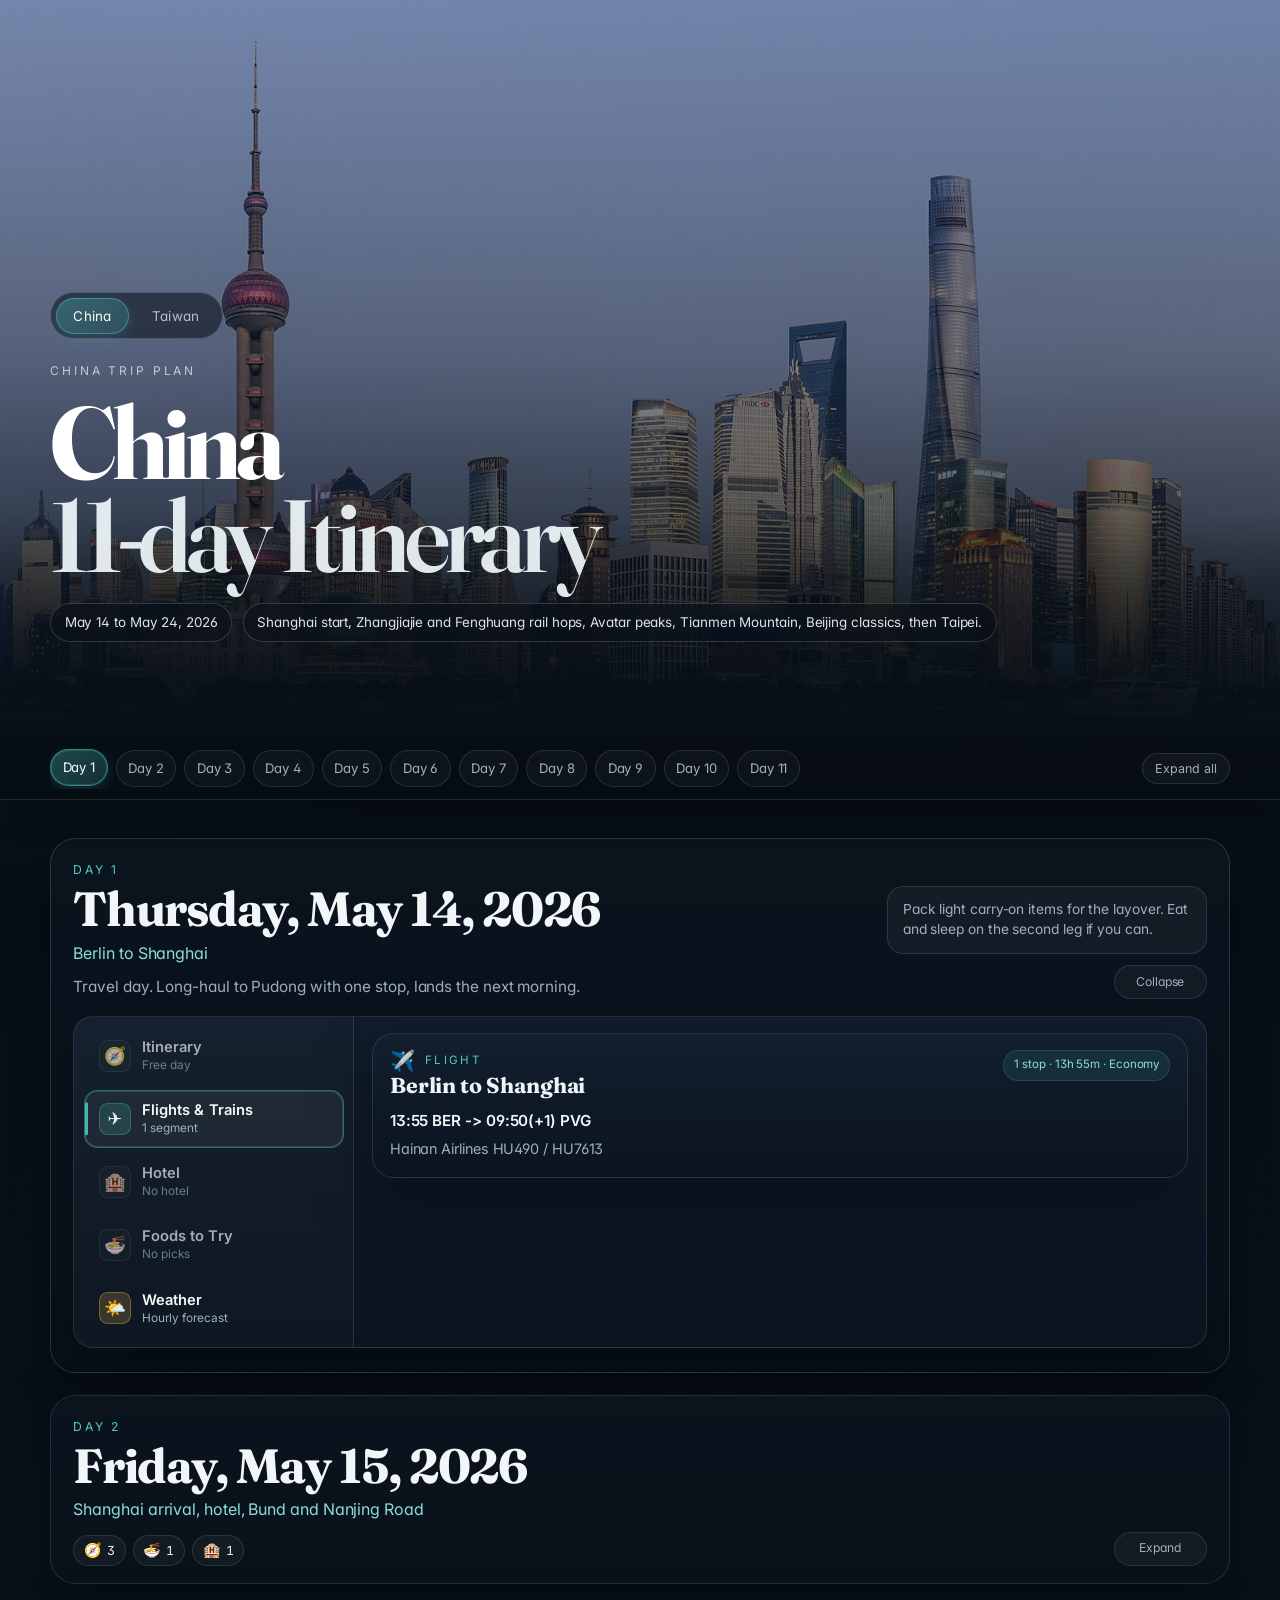
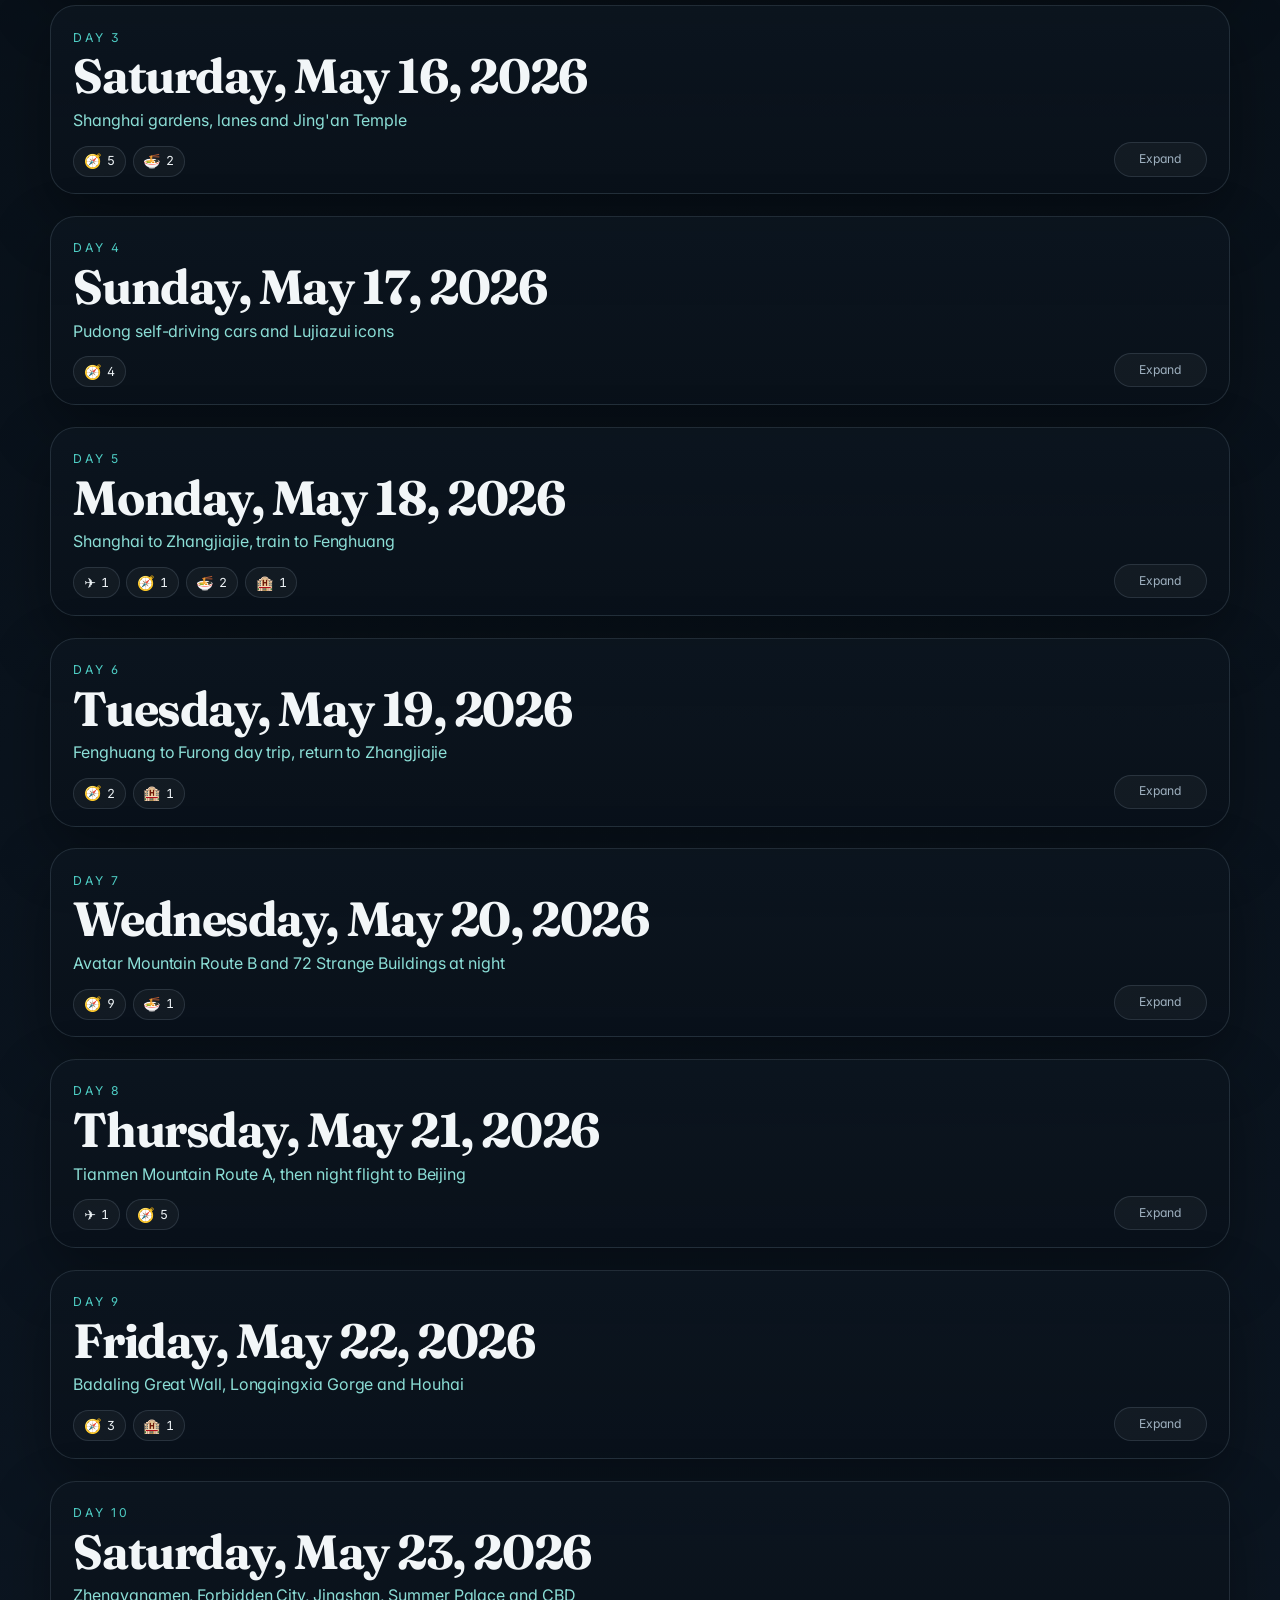
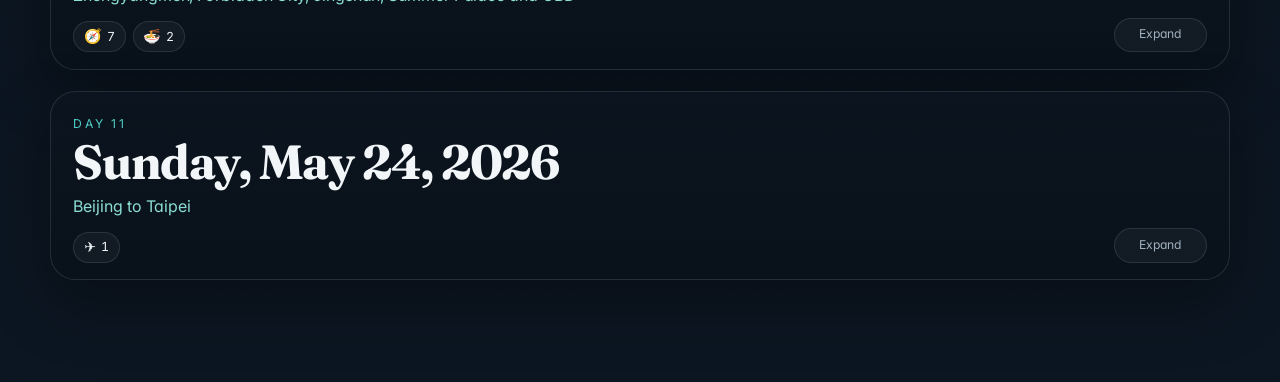
==== commit c0d633af: "Switch to Inter + Fraunces, fix chart text, tidy hotel layout Use Inter for sans and Fraunces for se" ====
--- a/site/china.html
+++ b/site/china.html
@@ -7,6 +7,9 @@
     <meta name="theme-color" content="#081018" />
     <title>China 11-day Itinerary</title>
     <link rel="icon" type="image/svg+xml" href="./favicon.svg" />
+    <link rel="preconnect" href="https://fonts.googleapis.com" />
+    <link rel="preconnect" href="https://fonts.gstatic.com" crossorigin />
+    <link rel="stylesheet" href="https://fonts.googleapis.com/css2?family=Inter:wght@400;500;600;700&family=Fraunces:opsz,wght@9..144,500;9..144,600&display=swap" />
     <link rel="stylesheet" href="./styles.css" />
   </head>
   <body>
--- a/site/styles.css
+++ b/site/styles.css
@@ -13,8 +13,8 @@
   --warm: #f0b35f;
   --shadow: 0 24px 60px rgba(0, 0, 0, 0.34);
   --max: 1180px;
-  --sans: "Avenir Next", "Segoe UI", "Helvetica Neue", Helvetica, Arial, sans-serif;
-  --serif: "Iowan Old Style", "Palatino Linotype", "Book Antiqua", Palatino, Georgia, serif;
+  --sans: "Inter", -apple-system, BlinkMacSystemFont, "Segoe UI Variable", "Segoe UI", system-ui, "Helvetica Neue", Helvetica, Arial, sans-serif;
+  --serif: "Fraunces", "Iowan Old Style", "Source Serif Pro", "Charter", Georgia, serif;
 }
 
 * {
@@ -110,6 +110,9 @@
     linear-gradient(180deg, #04090f 0%, var(--bg) 32%, var(--bg-2) 100%);
   color: var(--ink);
   font-family: var(--sans);
+  font-feature-settings: "ss01", "cv02", "cv11";
+  letter-spacing: -0.005em;
+  line-height: 1.55;
   -webkit-font-smoothing: antialiased;
   -moz-osx-font-smoothing: grayscale;
   text-rendering: optimizeLegibility;
@@ -474,6 +477,24 @@
 .stays-grid .stay-links {
   align-self: end;
   margin-top: 0.4rem;
+}
+
+.day-tab-panel .stay-card {
+  margin-bottom: 0;
+  grid-template-columns: 1fr;
+  gap: 1.1rem;
+  align-items: stretch;
+}
+
+.day-tab-panel .stay-links {
+  display: flex;
+  flex-wrap: wrap;
+  gap: 0.5rem;
+  margin-top: 0.2rem;
+}
+
+.day-tab-panel .stay-links .links {
+  display: contents;
 }
 
 .stay-phone {
@@ -1490,7 +1511,9 @@
 .weather-chart-svg {
   display: block;
   width: 100%;
-  height: 130px;
+  height: auto;
+  aspect-ratio: 600 / 180;
+  max-height: 220px;
   overflow: visible;
 }
 
@@ -1542,19 +1565,24 @@
   fill: #6ec3e8;
 }
 
+.weather-chart-svg text {
+  font-family: var(--sans);
+  font-feature-settings: "tnum" 1, "lnum" 1;
+  letter-spacing: 0;
+}
+
 .weather-chart-marker-label {
   fill: #f4f8fa;
-  font-size: 9.5px;
+  font-size: 13px;
   font-weight: 600;
-  font-family: var(--sans);
   opacity: 0;
   animation: weather-chart-fade 0.4s ease-out 1.2s forwards;
 }
 
 .weather-chart-tick {
   fill: var(--muted);
-  font-size: 9px;
-  font-family: var(--sans);
+  font-size: 12px;
+  font-weight: 500;
   letter-spacing: 0.04em;
 }
 
